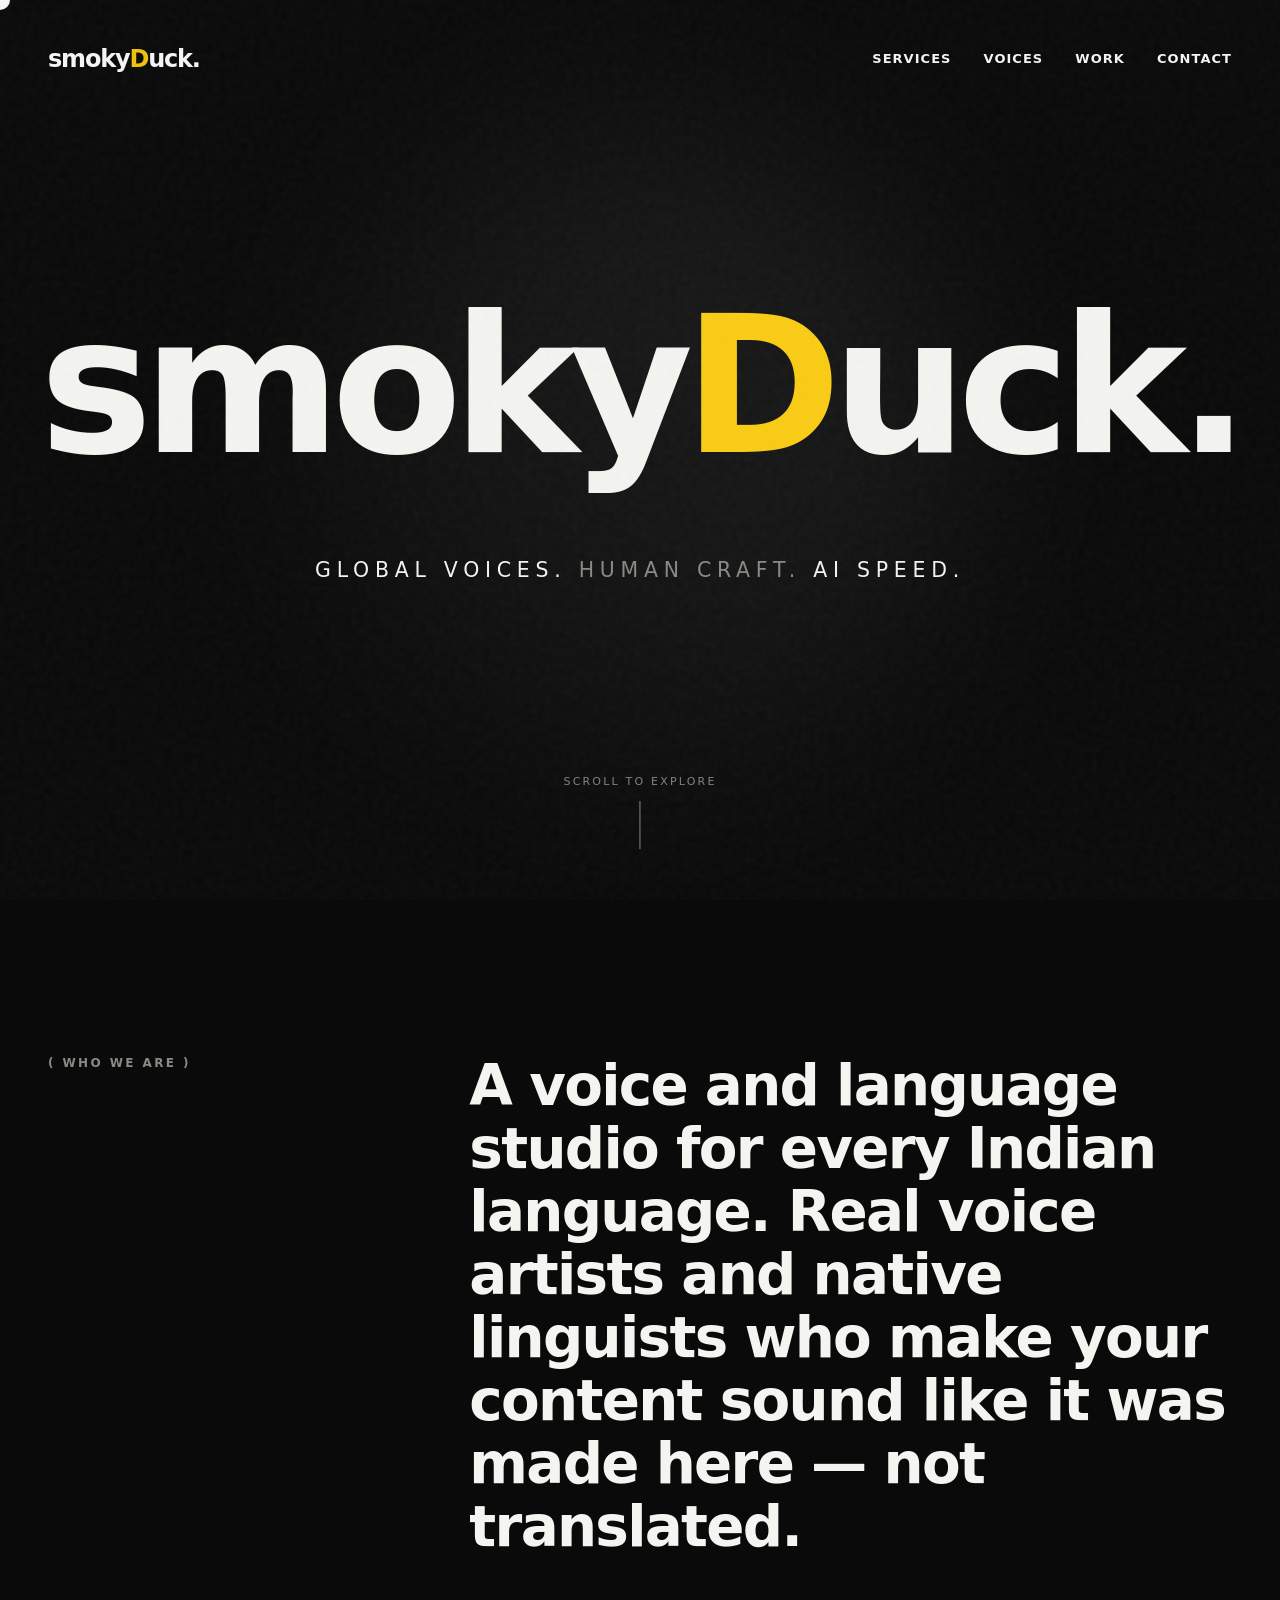
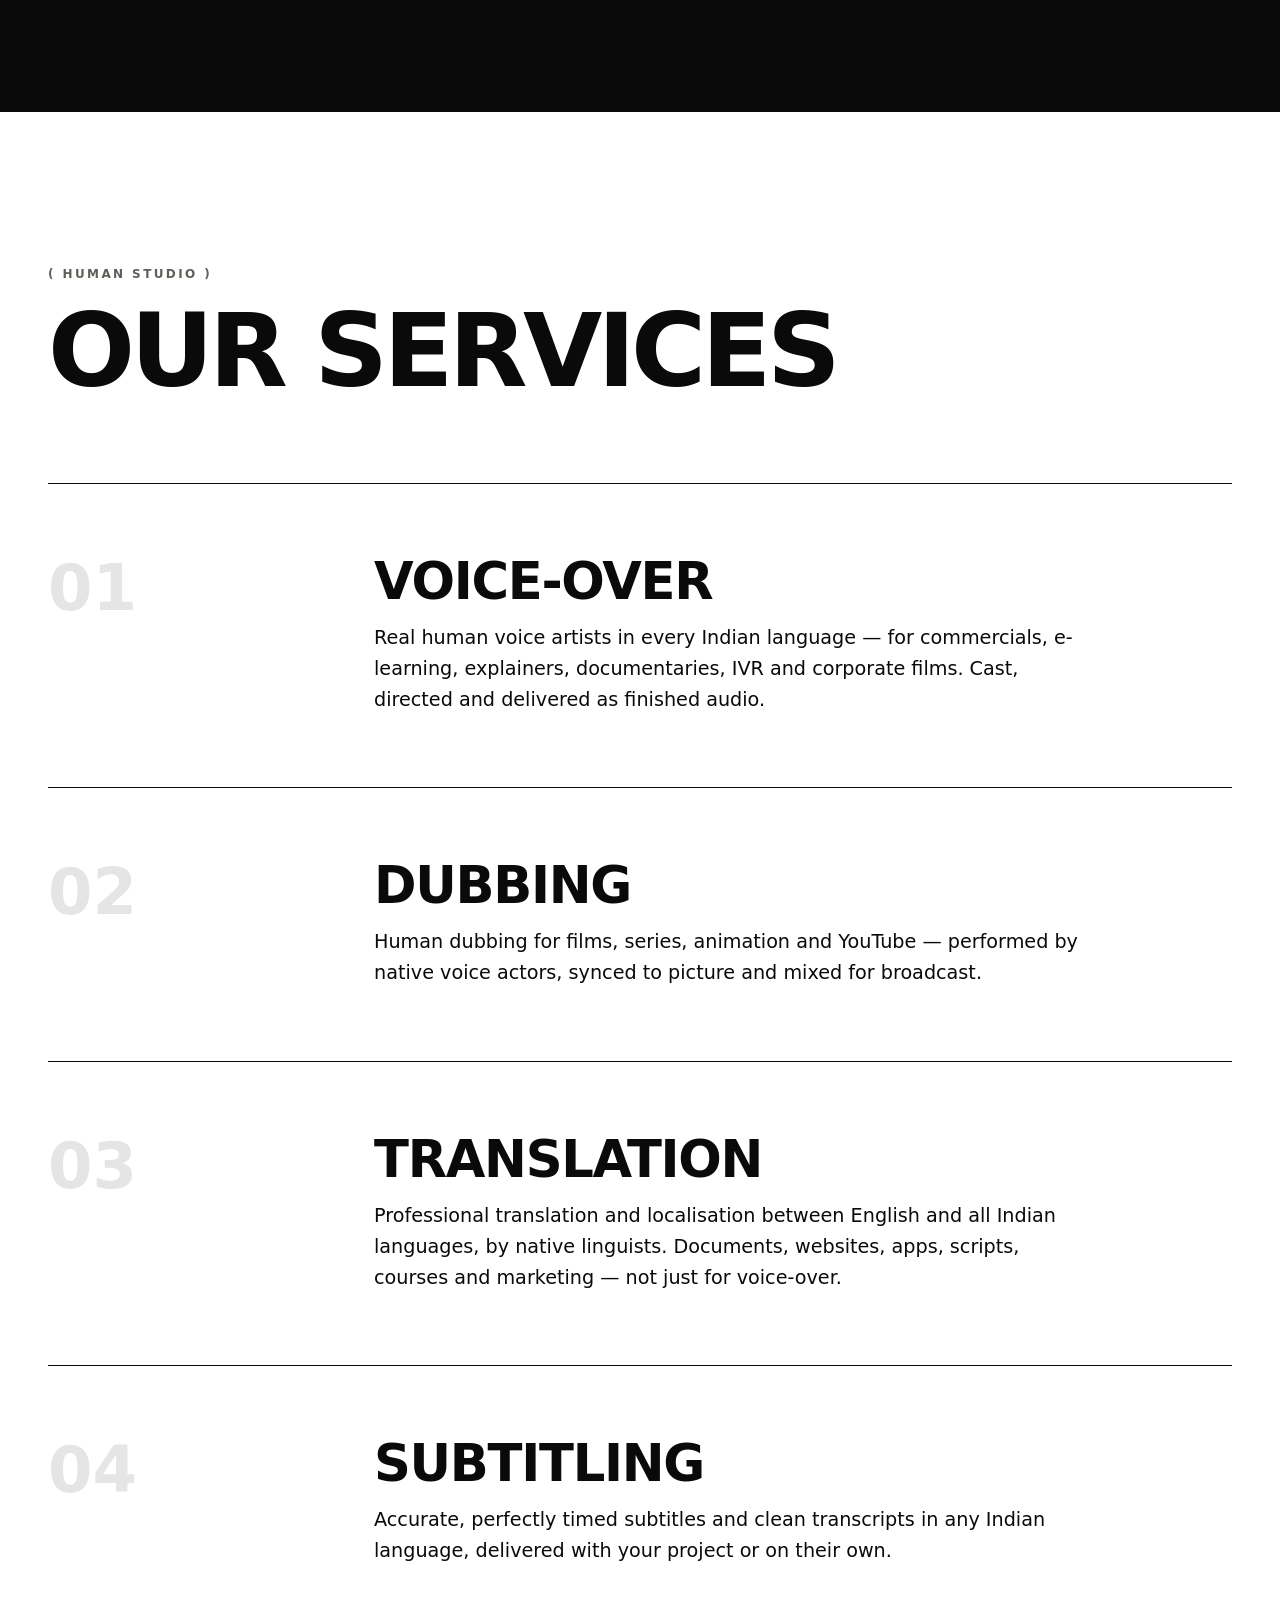
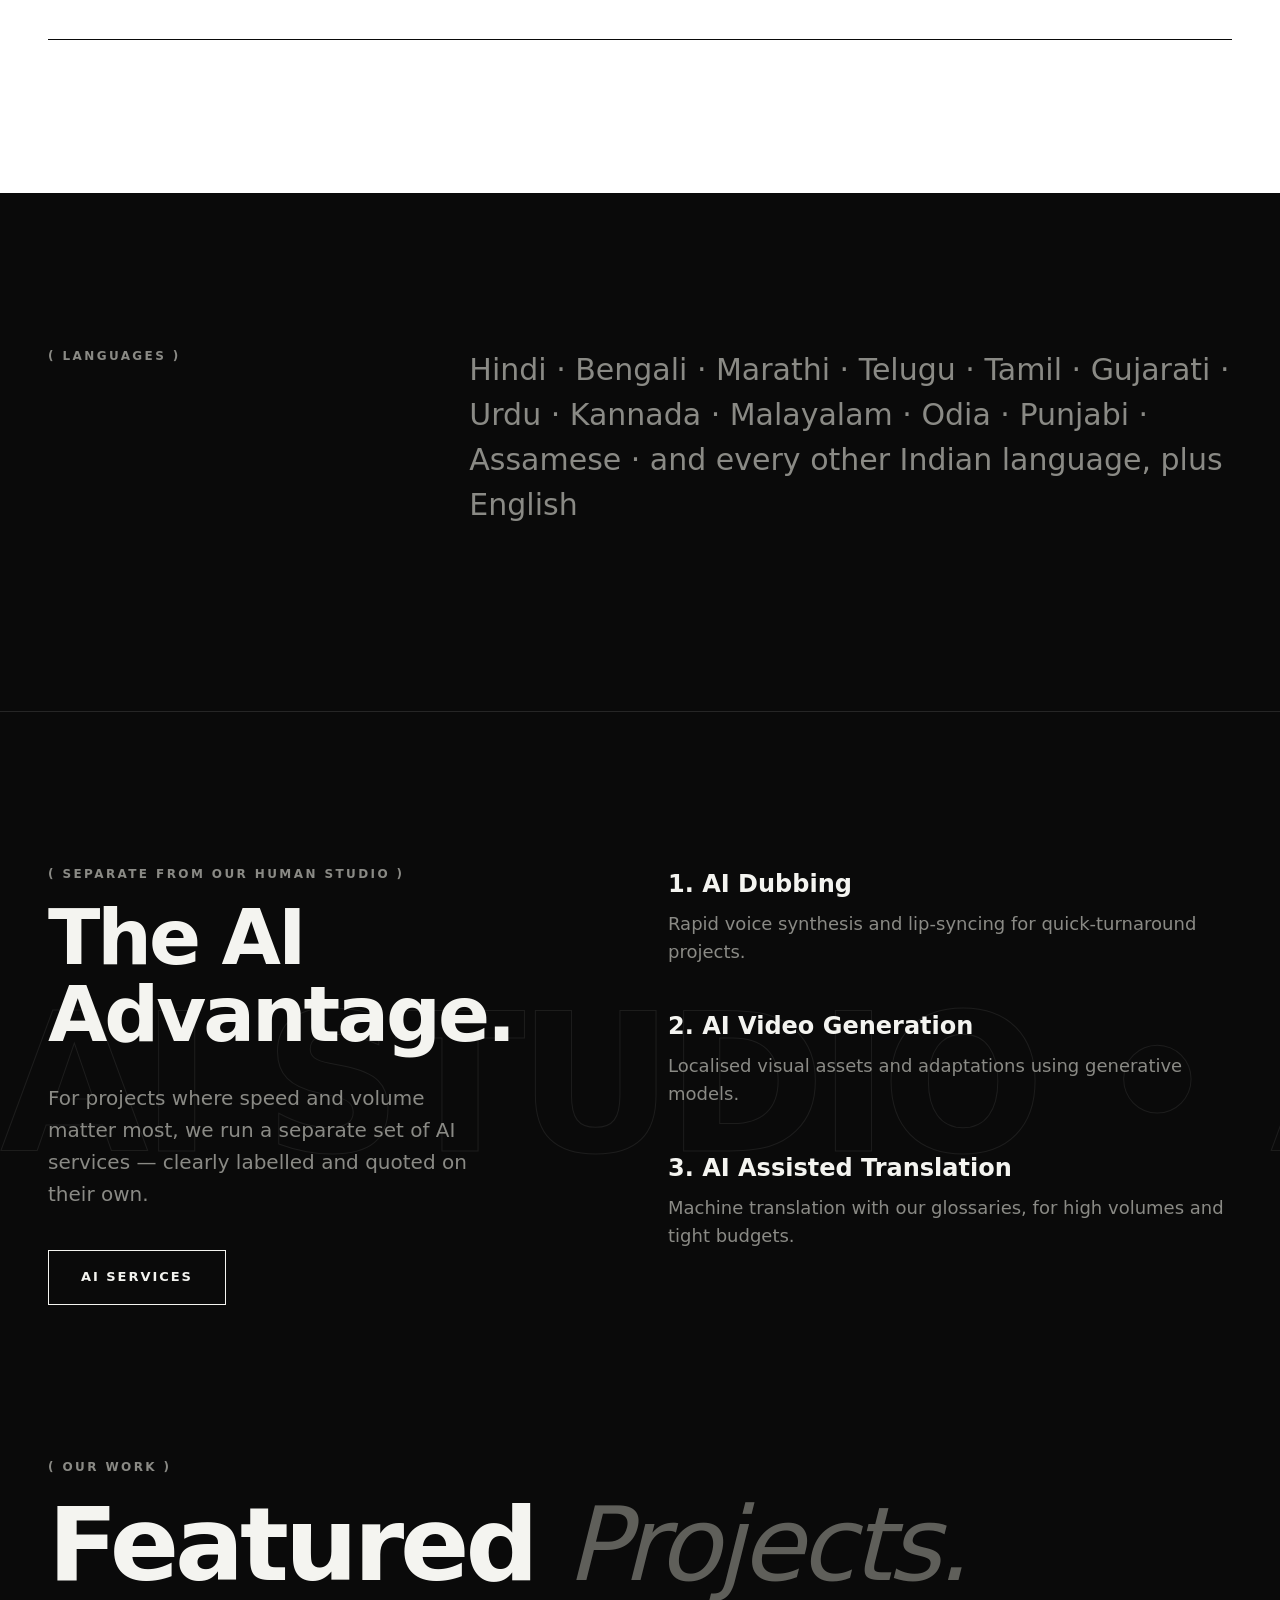
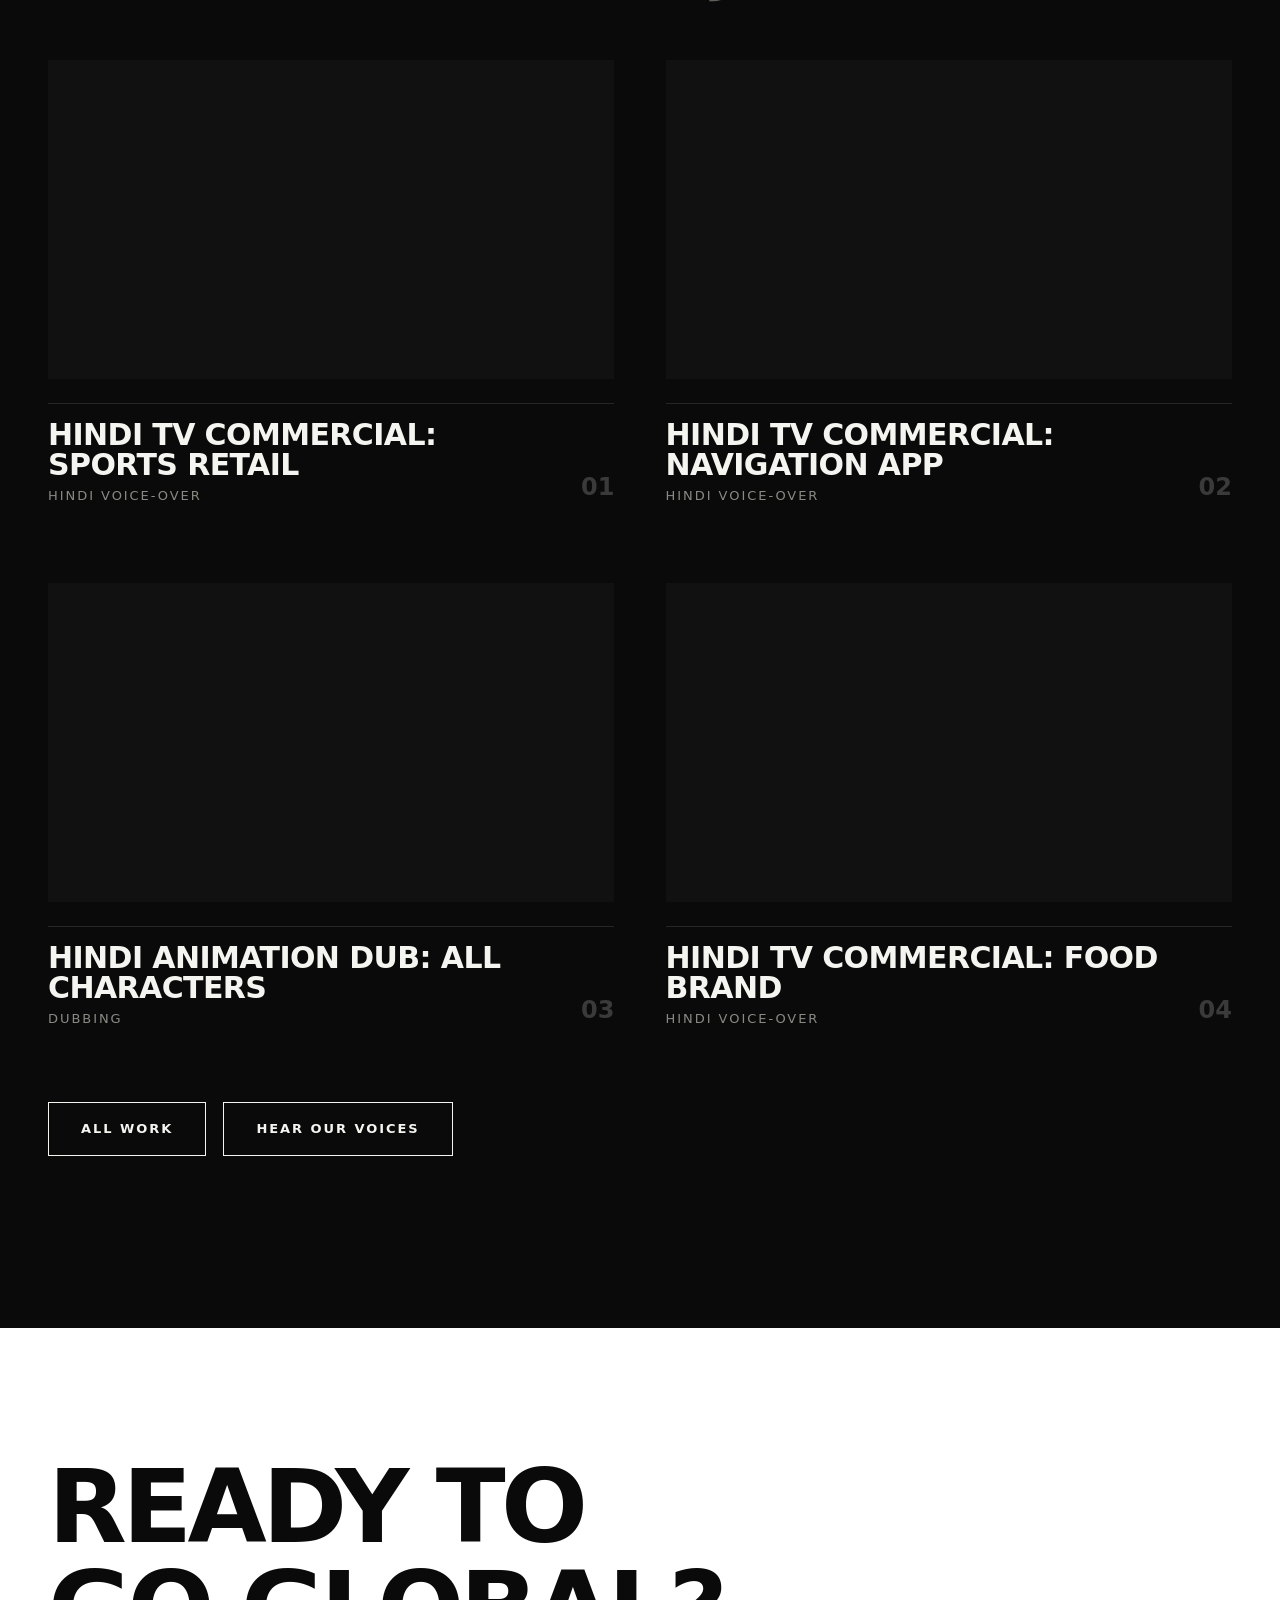
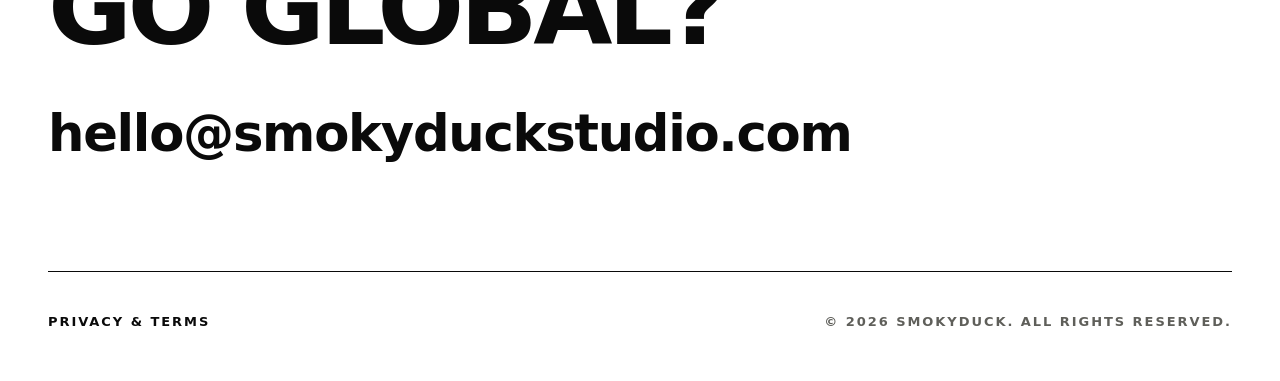
==== index.html @ 4afef2da "All Indian languages, Translation as its own service, human and AI studios separated, original syste" ====
<!doctype html>
<html lang="en" class="no-js">
<head>
<meta charset="utf-8">
<meta name="viewport" content="width=device-width, initial-scale=1">
<title>smokyDuck | Voice-Over, Dubbing &amp; Translation in All Indian Languages</title>
<meta name="description" content="Human voice-over, dubbing, translation and subtitling in every Indian language. Real voice artists and native linguists, plus separate AI dubbing services.">
<meta name="robots" content="index,follow">
<link rel="canonical" href="https://smokyduckstudio.com/">
<meta name="theme-color" content="#0a0a0a">
<meta property="og:type" content="website"><meta property="og:site_name" content="smokyDuck Studio">
<meta property="og:title" content="smokyDuck | Voice-Over, Dubbing &amp; Translation in All Indian Languages"><meta property="og:description" content="Human voice-over, dubbing, translation and subtitling in every Indian language. Real voice artists and native linguists, plus separate AI dubbing services.">
<meta property="og:url" content="https://smokyduckstudio.com/"><meta property="og:image" content="https://smokyduckstudio.com/assets/img/og-default.png">
<meta name="twitter:card" content="summary_large_image">
<link rel="icon" href="assets/img/favicon.svg" type="image/svg+xml">
<link rel="apple-touch-icon" href="assets/img/apple-touch-icon.png">
<link rel="stylesheet" href="assets/css/site.css">
<script type="application/ld+json">{"@context": "https://schema.org", "@type": "ProfessionalService", "@id": "https://smokyduckstudio.com/#org", "name": "smokyDuck Studio", "url": "https://smokyduckstudio.com/", "email": "hello@smokyduckstudio.com", "logo": "https://smokyduckstudio.com/assets/img/logo-512.png", "description": "Human voice-over, dubbing, translation and subtitling in all Indian languages, with separate AI dubbing services.", "areaServed": ["IN", "GB", "US", "AE"], "knowsLanguage": ["hi", "bn", "mr", "te", "ta", "gu", "ur", "kn", "ml", "or", "pa", "as", "en"]}</script>
</head>
<body>
<a class="skip" href="#main">Skip to content</a>
<div class="grain" aria-hidden="true"></div><div class="cursor" aria-hidden="true"></div>
<nav class="nav" aria-label="Main"><a class="logo" href="index.html">smoky<span class="d">D</span>uck.</a>
<div class="links"><a href="services.html">Services</a><a href="voices.html">Voices</a><a href="work.html">Work</a><a href="contact.html">Contact</a></div><button class="menu-btn" type="button" aria-expanded="false" aria-controls="mmenu">Menu</button></nav>
<div class="mmenu" id="mmenu"><a href="index.html">Home</a><a href="services.html">Services</a><a href="voices.html">Voices</a><a href="work.html">Work</a><a href="contact.html">Contact</a></div>
<main id="main">

<header class="hero"><div class="glow" aria-hidden="true"></div>
<h1 class="rv">smoky<span class="d">D</span>uck.</h1>
<p class="tagline rv"><span>Global Voices.</span> <span>Human Craft.</span> <span>AI Speed.</span></p>
<p class="scroll" aria-hidden="true">Scroll to explore</p></header>

<section class="sec"><div class="wrap statement">
<p class="label rv">( Who We Are )</p>
<h2 class="rv">A voice and language studio for every Indian language. Real voice artists and native linguists who make your content sound like it was made here — not translated.</h2>
</div></section>

<section class="sec light"><div class="wrap">
<p class="label rv" style="color:#5f5f5a">( Human Studio )</p><h2 class="big rv">Our Services</h2>
<div class="rows rv"><a class="row" href="services.html#voiceover"><span class="n">01</span><div><h3>Voice-Over</h3><p>Real human voice artists in every Indian language — for commercials, e-learning, explainers, documentaries, IVR and corporate films. Cast, directed and delivered as finished audio.</p></div></a><a class="row" href="services.html#dubbing"><span class="n">02</span><div><h3>Dubbing</h3><p>Human dubbing for films, series, animation and YouTube — performed by native voice actors, synced to picture and mixed for broadcast.</p></div></a><a class="row" href="services.html#translation"><span class="n">03</span><div><h3>Translation</h3><p>Professional translation and localisation between English and all Indian languages, by native linguists. Documents, websites, apps, scripts, courses and marketing — not just for voice-over.</p></div></a><a class="row" href="services.html#subtitling"><span class="n">04</span><div><h3>Subtitling</h3><p>Accurate, perfectly timed subtitles and clean transcripts in any Indian language, delivered with your project or on their own.</p></div></a></div>
</div></section>

<section class="sec"><div class="wrap statement">
<p class="label rv">( Languages )</p>
<p class="langs rv">Hindi · Bengali · Marathi · Telugu · Tamil · Gujarati · Urdu · Kannada · Malayalam · Odia · Punjabi · Assamese · and every other Indian language, plus English</p>
</div></section>

<section class="sec marq" style="border-top:1px solid var(--line)"><div class="bg" aria-hidden="true"><span>AI Studio • AI Studio • AI Studio • AI Studio •&nbsp;</span></div>
<div class="wrap two">
<div class="rv"><p class="label">( Separate from our human studio )</p><h2>The AI Advantage.</h2><p class="muted" style="font-size:20px;font-weight:300;max-width:440px">For projects where speed and volume matter most, we run a separate set of AI services — clearly labelled and quoted on their own.</p>
<a class="btn" href="services.html#ai" style="margin-top:20px">AI services</a></div>
<div class="ai-list rv"><div><h4>1. AI Dubbing</h4><p class="muted">Rapid voice synthesis and lip-syncing for quick-turnaround projects.</p></div><div><h4>2. AI Video Generation</h4><p class="muted">Localised visual assets and adaptations using generative models.</p></div><div><h4>3. AI Assisted Translation</h4><p class="muted">Machine translation with our glossaries, for high volumes and tight budgets.</p></div></div>
</div></section>

<section class="sec" style="padding-top:0"><div class="wrap">
<p class="label rv">( Our Work )</p>
<h2 class="rv" style="font-size:clamp(52px,8vw,110px);margin-bottom:64px">Featured <em style="font-style:italic;font-weight:500;color:#5f5f5a">Projects.</em></h2>
<div data-work="featured"></div>
<p class="rv" style="margin-top:72px"><a class="btn" href="work.html">All work</a> &nbsp; <a class="btn" href="voices.html">Hear our voices</a></p>
</div></section>
</main>
<footer id="contact"><div class="wrap">
<div class="rv"><h2>Ready to<br>go global?</h2>
<a class="mail u" data-email href="mailto:hello@smokyduckstudio.com">hello@smokyduckstudio.com</a>
<a class="wa u" data-wa href="#">WhatsApp us →</a></div>
<div class="foot"><nav><a class="u" data-social="instagram" href="#">Instagram</a><a class="u" data-social="linkedin" href="#">LinkedIn</a><a class="u" data-social="youtube" href="#">YouTube</a><a class="u" href="legal.html">Privacy &amp; Terms</a></nav>
<span class="c">© <span data-year>2026</span> smokyDuck. All rights reserved.</span></div>
</div></footer>
<div class="consent" id="consent" role="dialog" aria-label="Cookies"><p style="margin:0">May we use Google Analytics to see which pages are useful? It sets cookies only if you allow it.</p>
<button class="btn" data-consent="yes" type="button">Allow</button><button class="btn" data-consent="no" type="button">No thanks</button></div>
<script src="assets/js/config.js"></script>
<script src="assets/js/site.js" defer></script>
<script src="assets/js/data.js" defer></script>
</body>
</html>
---- assets/css/site.css ----
/* smokyDuck — minimal theme (follows the original site) */

:root{
  --ink:#0a0a0a; --paper:#f4f4f0; --white:#fff; --grey:#8a8a85; --grey-2:#5f5f5a; --line:#262626; --yellow:#facc15;
  --display:ui-sans-serif,system-ui,-apple-system,"Segoe UI",Roboto,"Helvetica Neue",Arial,sans-serif;
  --body:ui-sans-serif,system-ui,-apple-system,"Segoe UI",Roboto,"Helvetica Neue",Arial,sans-serif;
  --pad:clamp(24px,5vw,48px); --max:1280px;
}
*,*::before,*::after{box-sizing:border-box}
html{scroll-behavior:smooth;-webkit-text-size-adjust:100%}
body{margin:0;background:var(--ink);color:var(--paper);font:400 18px/1.6 var(--body);-webkit-font-smoothing:antialiased;overflow-x:hidden}
img,iframe{display:block;max-width:100%}
a{color:inherit;text-decoration:none}
:focus-visible{outline:2px solid var(--yellow);outline-offset:4px}
::selection{background:var(--yellow);color:var(--ink)}
.sr{position:absolute!important;width:1px;height:1px;overflow:hidden;clip:rect(0 0 0 0)}
.skip{position:absolute;left:-999px;top:12px;z-index:200;background:var(--yellow);color:var(--ink);padding:10px 16px;font-weight:700}
.skip:focus{left:12px}

/* film grain + cursor, as on the original */
.grain{position:fixed;inset:0;pointer-events:none;z-index:50;opacity:.04;background-image:url("data:image/svg+xml,%3Csvg viewBox='0 0 200 200' xmlns='http://www.w3.org/2000/svg'%3E%3Cfilter id='n'%3E%3CfeTurbulence type='fractalNoise' baseFrequency='.65' numOctaves='3' stitchTiles='stitch'/%3E%3C/filter%3E%3Crect width='100%25' height='100%25' filter='url(%23n)'/%3E%3C/svg%3E")}
.cursor{position:fixed;top:0;left:0;width:20px;height:20px;border-radius:50%;background:#fff;mix-blend-mode:difference;pointer-events:none;z-index:9999;transform:translate(-50%,-50%);transition:width .2s,height .2s;display:none}
.cursor.big{width:60px;height:60px}
@media (pointer:fine){html.has-cursor body,html.has-cursor a,html.has-cursor button,html.has-cursor select,html.has-cursor label{cursor:none}html.has-cursor .cursor{display:block}}

.wrap{max-width:var(--max);margin:0 auto;padding:0 var(--pad)}
.d{color:var(--yellow)}
.light{background:var(--white);color:var(--ink)}
.label{font-size:12px;font-weight:700;letter-spacing:.2em;text-transform:uppercase;color:var(--grey);margin:0 0 16px}
h1,h2,h3{font-family:var(--display);font-weight:900;letter-spacing:-.04em;line-height:1;margin:0}
p{margin:0 0 1em}
.muted{color:var(--grey)}
.light .muted{color:var(--grey-2)}

/* nav */
.nav{position:fixed;top:0;left:0;right:0;z-index:40;padding:24px var(--pad);display:flex;justify-content:space-between;align-items:center;mix-blend-mode:difference;color:#fff}
.logo{font-family:var(--display);font-weight:900;font-size:24px;letter-spacing:-.05em}
.logo .d{color:var(--yellow)}
.links{display:none;gap:32px;font-size:13px;font-weight:600;letter-spacing:.08em;text-transform:uppercase}
.links a{position:relative}
.links a::after,.u::after{content:"";position:absolute;left:0;bottom:-2px;width:0;height:1px;background:currentColor;transition:width .3s}
.links a:hover::after,.links a[aria-current]::after,.u:hover::after{width:100%}
.links a[aria-current]{color:var(--yellow)}
.menu-btn{background:none;border:0;color:inherit;font:700 13px var(--body);letter-spacing:.08em;text-transform:uppercase;padding:8px 0}
@media(min-width:860px){.links{display:flex}.menu-btn{display:none}.nav{padding:40px var(--pad)}}
.mmenu{position:fixed;inset:0;z-index:39;background:var(--ink);display:none;flex-direction:column;justify-content:center;padding:0 var(--pad);gap:8px}
.mmenu.open{display:flex}
.mmenu a{font-family:var(--display);font-weight:900;font-size:44px;letter-spacing:-.04em}
body.lock{overflow:hidden}
.u{position:relative;display:inline-block}

/* hero */
.hero{height:100vh;min-height:560px;display:flex;flex-direction:column;justify-content:center;align-items:center;position:relative;overflow:hidden;text-align:center;padding:0 16px}
.hero .glow{position:absolute;width:min(80vw,640px);aspect-ratio:1;border-radius:50%;filter:blur(100px);background:linear-gradient(45deg,#1f1f1f,#6b6b6b);opacity:.2;animation:pulse 4s ease-in-out infinite}
@keyframes pulse{50%{opacity:.1}}
.hero h1{font-size:clamp(64px,15vw,190px);letter-spacing:-.05em;margin-bottom:clamp(40px,6vw,72px);position:relative}
.tagline{font-size:clamp(13px,1.6vw,22px);font-weight:400;letter-spacing:.28em;text-transform:uppercase;position:relative}
.tagline span:nth-child(2){color:var(--grey)}
.scroll{position:absolute;bottom:40px;left:50%;transform:translateX(-50%);font-size:11px;letter-spacing:.2em;text-transform:uppercase;opacity:.5}
.scroll::after{content:"";display:block;width:1px;height:48px;background:#fff;margin:10px auto 0}

/* page head */
.head{padding:clamp(150px,20vw,220px) 0 clamp(56px,8vw,96px);border-bottom:1px solid var(--line)}
.head h1{font-size:clamp(52px,9vw,128px)}
.head h1 em{font-style:italic;font-weight:500;color:var(--grey-2)}
.head p{max-width:640px;font-size:clamp(18px,1.8vw,22px);font-weight:300;color:var(--grey);margin-top:28px}

/* sections */
.sec{padding:clamp(88px,12vw,180px) 0}
.statement{display:grid;gap:40px}
@media(min-width:860px){.statement{grid-template-columns:4fr 8fr}}
.statement h2{font-size:clamp(30px,4.4vw,58px);font-weight:600;letter-spacing:-.03em;line-height:1.12}
.big{font-size:clamp(56px,8vw,120px);text-transform:uppercase;letter-spacing:-.045em;margin-bottom:clamp(48px,7vw,80px)}

/* service rows */
.rows{border-top:1px solid currentColor}
.row{display:grid;gap:12px 40px;padding:clamp(40px,6vw,72px) 0;border-bottom:1px solid currentColor}
@media(min-width:860px){.row{grid-template-columns:1fr 3fr}}
.row .n{font-family:var(--display);font-weight:900;font-size:clamp(40px,5vw,64px);color:#e5e5e5;transition:color .5s;line-height:1}
.row:hover .n{color:var(--ink)}
.row h3{font-size:clamp(30px,4vw,52px);text-transform:uppercase;letter-spacing:-.025em;margin-bottom:16px}
.row p{font-size:clamp(17px,1.5vw,20px);font-weight:300;max-width:720px;margin:0}
.row ul{list-style:none;padding:0;margin:20px 0 0;font-size:16px;color:var(--grey-2);columns:2;column-gap:32px}
.row li{margin-bottom:6px}
@media(max-width:600px){.row ul{columns:1}}

/* marquee section (original) */
.marq{position:relative;overflow:hidden}
.marq .bg{position:absolute;inset:0;display:flex;align-items:center;opacity:.08;pointer-events:none;white-space:nowrap}
.marq .bg span{display:inline-block;font-family:var(--display);font-weight:900;font-size:15vw;text-transform:uppercase;letter-spacing:-.04em;color:transparent;-webkit-text-stroke:1px var(--paper);animation:mq 22s linear infinite}
@keyframes mq{to{transform:translateX(-50%)}}
.two{display:grid;gap:56px;position:relative}
@media(min-width:860px){.two{grid-template-columns:1fr 1fr}}
.two h2{font-size:clamp(44px,6vw,80px);margin-bottom:28px}
.steps h4{font-family:var(--display);font-size:24px;font-weight:700;margin:0 0 6px;letter-spacing:-.01em}
.steps div{margin-bottom:40px}

.btn{display:inline-block;border:1px solid currentColor;padding:16px 32px;font-size:13px;font-weight:700;letter-spacing:.15em;text-transform:uppercase;transition:background .3s,color .3s;background:none;color:inherit;font-family:var(--body)}
.btn:hover{background:var(--paper);color:var(--ink)}
.light .btn:hover{background:var(--ink);color:var(--white)}

/* work grid (original layout) */
.grid{display:grid;gap:clamp(48px,6vw,80px) clamp(32px,4vw,80px)}
@media(min-width:860px){.grid{grid-template-columns:1fr 1fr}}
.video{position:relative;padding-bottom:56.25%;height:0;background:#111;overflow:hidden;margin-bottom:24px}
.video iframe{position:absolute;inset:0;width:100%;height:100%;border:0}
.video .shield{position:absolute;top:0;right:0;width:80px;height:60px;z-index:2}
.meta{display:flex;justify-content:space-between;align-items:flex-end;border-top:1px solid var(--line);padding-top:16px;gap:16px}
.meta h3{font-size:clamp(22px,2.4vw,30px);text-transform:uppercase;letter-spacing:-.02em;margin-bottom:6px;transition:color .3s}
.item:hover .meta h3{color:var(--yellow)}
.meta p{margin:0;font-size:13px;letter-spacing:.15em;text-transform:uppercase;color:var(--grey)}
.meta .num{font-family:var(--display);font-weight:900;font-size:24px;color:#3a3a3a}

/* audio line */
.audio{display:flex;align-items:center;gap:20px;padding:24px 0;border-top:1px solid var(--line)}
.audio:last-child{border-bottom:1px solid var(--line)}
.play{flex:none;width:52px;height:52px;border-radius:50%;border:1px solid var(--paper);background:none;color:var(--paper);display:grid;place-items:center;transition:background .3s,color .3s}
.play:hover,.play.on{background:var(--paper);color:var(--ink)}
.play svg{width:16px;height:16px}
.play[disabled]{opacity:.3}
.audio h3{font-size:clamp(20px,2vw,26px);text-transform:uppercase;letter-spacing:-.02em;margin:0 0 4px}
.audio p{margin:0;font-size:13px;letter-spacing:.15em;text-transform:uppercase;color:var(--grey)}

/* voices */
.filters{display:flex;flex-wrap:wrap;gap:16px 32px;margin-bottom:56px}
.filters select{appearance:none;background:none;border:0;border-bottom:1px solid var(--line);color:var(--paper);font:600 13px var(--body);letter-spacing:.12em;text-transform:uppercase;padding:10px 24px 10px 0;min-width:150px;background-image:linear-gradient(45deg,transparent 50%,#8a8a85 50%),linear-gradient(135deg,#8a8a85 50%,transparent 50%);background-position:calc(100% - 10px) 18px,calc(100% - 5px) 18px;background-size:5px 5px;background-repeat:no-repeat}
.filters select:focus{border-color:var(--yellow);outline:none}
.filters option{background:var(--ink)}
.voice{border-top:1px solid var(--line);padding:40px 0;display:grid;gap:20px;align-items:center}
@media(min-width:860px){.voice{grid-template-columns:auto 1fr auto}}
.voice h3{font-size:clamp(28px,3.4vw,44px);text-transform:uppercase;letter-spacing:-.025em;margin-bottom:8px;transition:color .3s}
.voice:hover h3{color:var(--yellow)}
.voice .muted{margin:0;font-size:16px}
.voice .more{font-size:13px;font-weight:700;letter-spacing:.15em;text-transform:uppercase}
.list-end{border-top:1px solid var(--line)}
.empty{padding:40px 0;color:var(--grey);border-top:1px solid var(--line)}
dialog{background:var(--ink);color:var(--paper);border:1px solid var(--line);padding:0;width:min(860px,calc(100% - 24px));max-height:calc(100% - 24px)}
dialog::backdrop{background:rgba(0,0,0,.8)}
.dlg{padding:clamp(28px,5vw,56px)}
.dlg h2{font-size:clamp(36px,5vw,60px);text-transform:uppercase;margin-bottom:16px}
.dlg .close{position:absolute;top:16px;right:20px;background:none;border:0;color:var(--paper);font-size:28px}
.facts{margin:28px 0;font-size:16px;color:var(--grey)}
.facts span{color:var(--paper)}

/* contact / forms */
.form{display:grid;gap:28px}
.f2{display:grid;gap:28px}
@media(min-width:700px){.f2{grid-template-columns:1fr 1fr}}
.form label{display:block;font-size:12px;font-weight:700;letter-spacing:.2em;text-transform:uppercase;color:var(--grey-2);margin-bottom:6px}
.form input,.form select,.form textarea{width:100%;background:none;border:0;border-bottom:1px solid var(--ink);font:400 19px/1.4 var(--body);color:var(--ink);padding:10px 0;border-radius:0}
.form textarea{min-height:110px;resize:vertical}
.form input:focus,.form select:focus,.form textarea:focus{outline:none;border-bottom-color:var(--yellow);border-bottom-width:2px}
.form .check{display:flex;gap:12px;align-items:flex-start;font-size:15px;text-transform:none;letter-spacing:0;font-weight:400;color:var(--grey-2)}
.form .check input{width:18px;height:18px;margin-top:3px;flex:none;accent-color:var(--ink)}
.form .check a{text-decoration:underline}
.hp{position:absolute;left:-9999px}
.status{display:none;font-size:16px;padding:16px 0;border-top:1px solid var(--ink)}
.status.show{display:block}
.contact{display:grid;gap:64px}
@media(min-width:960px){.contact{grid-template-columns:5fr 7fr}}
.ways a{display:inline-block;font-family:var(--display);font-weight:600;font-size:clamp(22px,2.6vw,34px);letter-spacing:-.02em;margin-bottom:8px}

/* faq */
details{border-top:1px solid currentColor}
details:last-child{border-bottom:1px solid currentColor}
summary{list-style:none;display:flex;justify-content:space-between;gap:24px;padding:28px 0;font-family:var(--display);font-weight:700;font-size:clamp(20px,2vw,26px);letter-spacing:-.015em}
summary::-webkit-details-marker{display:none}
summary::after{content:"+";font-weight:400;transition:transform .3s}
details[open] summary::after{transform:rotate(45deg)}
details div{padding:0 0 28px;max-width:760px;font-weight:300;color:var(--grey-2)}

/* footer (original) */
footer{background:var(--white);color:var(--ink);padding:clamp(96px,12vw,128px) 0 48px;position:relative;z-index:20}
footer h2{font-size:clamp(40px,8vw,112px);text-transform:uppercase;letter-spacing:-.045em;margin-bottom:32px}
footer .mail{font-family:var(--display);font-weight:600;font-size:clamp(22px,4vw,52px);letter-spacing:-.025em}
footer .wa{display:block;margin-top:12px;font-size:clamp(16px,1.6vw,20px);font-weight:600}
.foot{display:flex;flex-wrap:wrap;justify-content:space-between;align-items:flex-end;gap:24px;border-top:1px solid var(--ink);margin-top:clamp(64px,10vw,96px);padding-top:40px;font-size:13px;font-weight:600;letter-spacing:.15em;text-transform:uppercase}
.foot nav{display:flex;flex-wrap:wrap;gap:24px 32px}
.foot .c{color:var(--grey-2)}
[data-hide]{display:none!important}

/* legal */
.prose{max-width:760px}
.prose h2{font-size:clamp(26px,3vw,36px);margin:56px 0 16px}
.prose p,.prose li{font-weight:300;color:#cfcfca}

/* consent */
.consent{position:fixed;left:24px;right:24px;bottom:24px;z-index:60;max-width:520px;background:var(--ink);border:1px solid var(--line);padding:20px 24px;font-size:15px;display:none}
.consent.show{display:block}
.consent .btn{padding:10px 18px;margin:12px 12px 0 0}

/* reveal */
.rv{opacity:0;transform:translateY(40px);transition:all .8s cubic-bezier(.16,1,.3,1)}
.rv.in,.no-js .rv{opacity:1;transform:none}
@media (prefers-reduced-motion:reduce){*{animation:none!important;transition:none!important}.rv{opacity:1;transform:none}}

/* AI services block — kept visually separate from the human studio */
.ai-list h4{font-size:24px;font-weight:700;margin:0 0 6px}
.ai-list div{margin-bottom:40px}
.langs{font-size:clamp(20px,2.4vw,30px);font-weight:300;line-height:1.5;color:var(--grey)}
.langs b{color:var(--paper);font-weight:600}
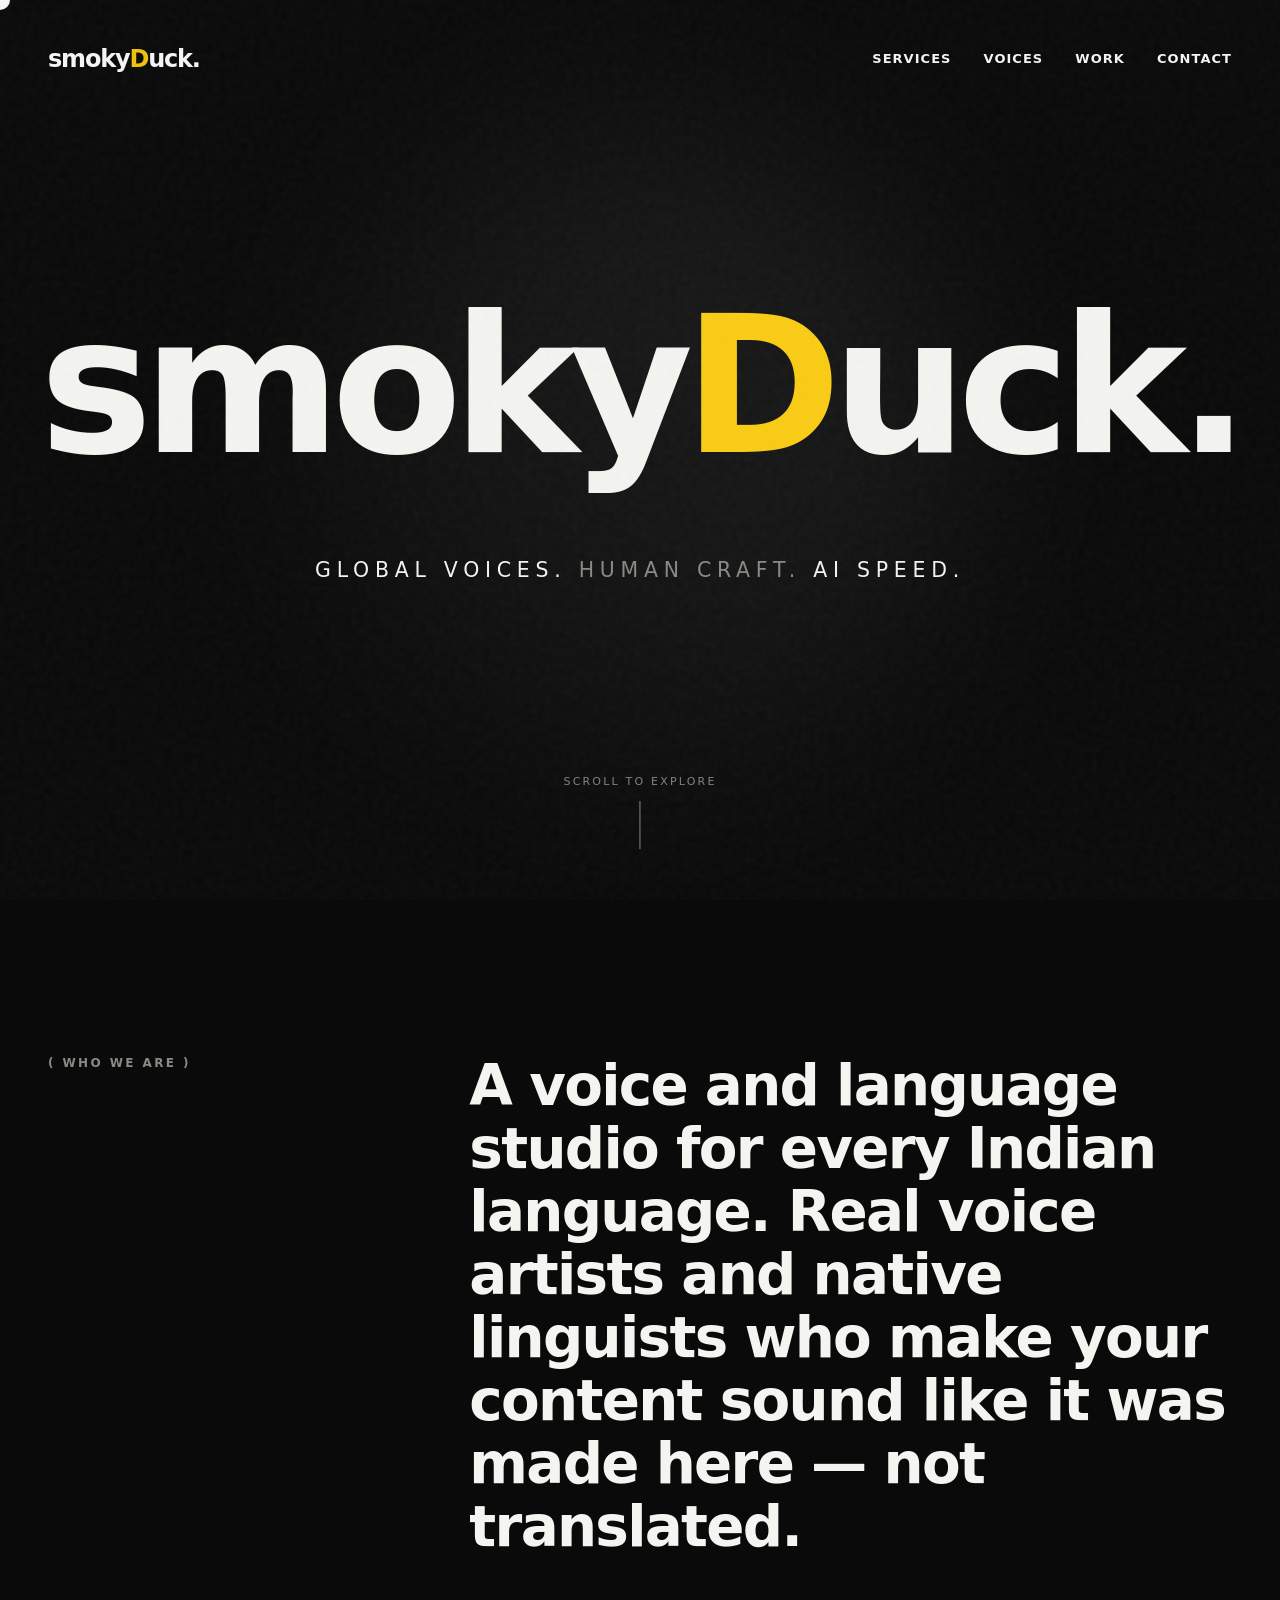
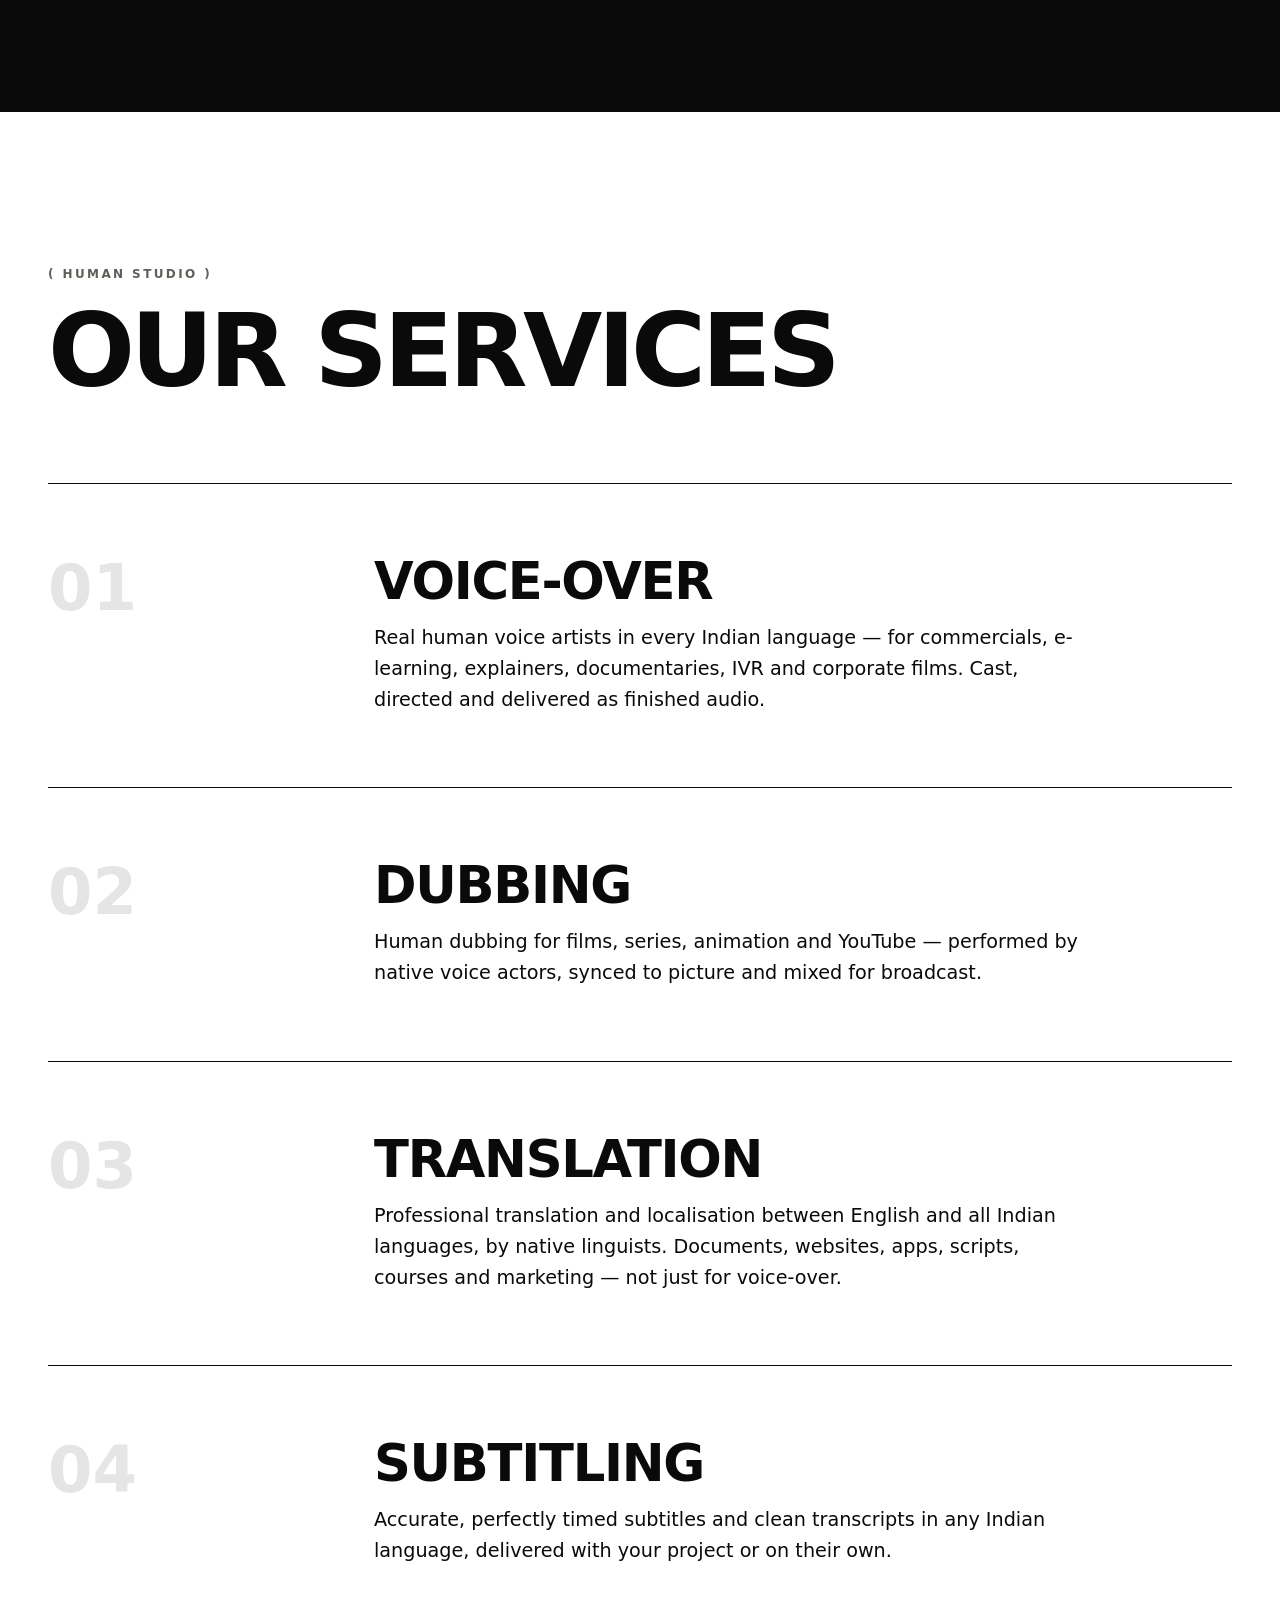
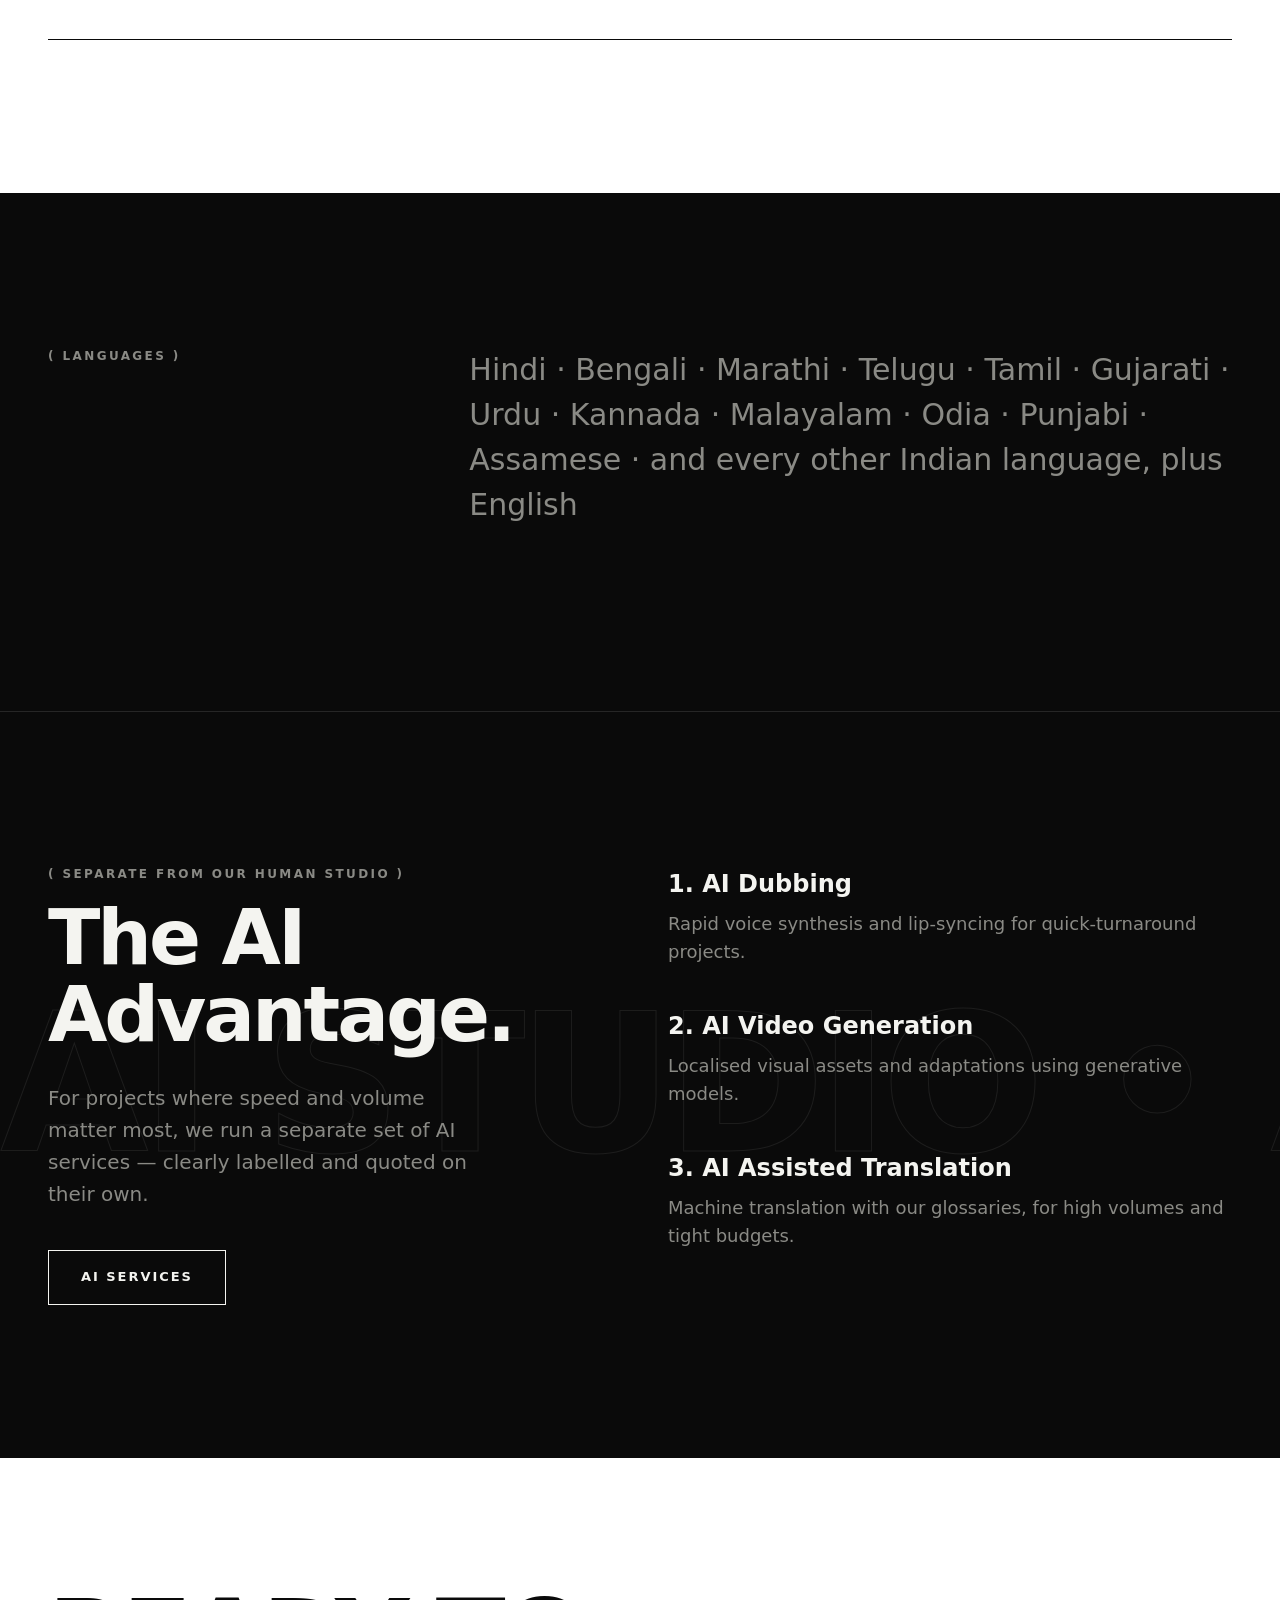
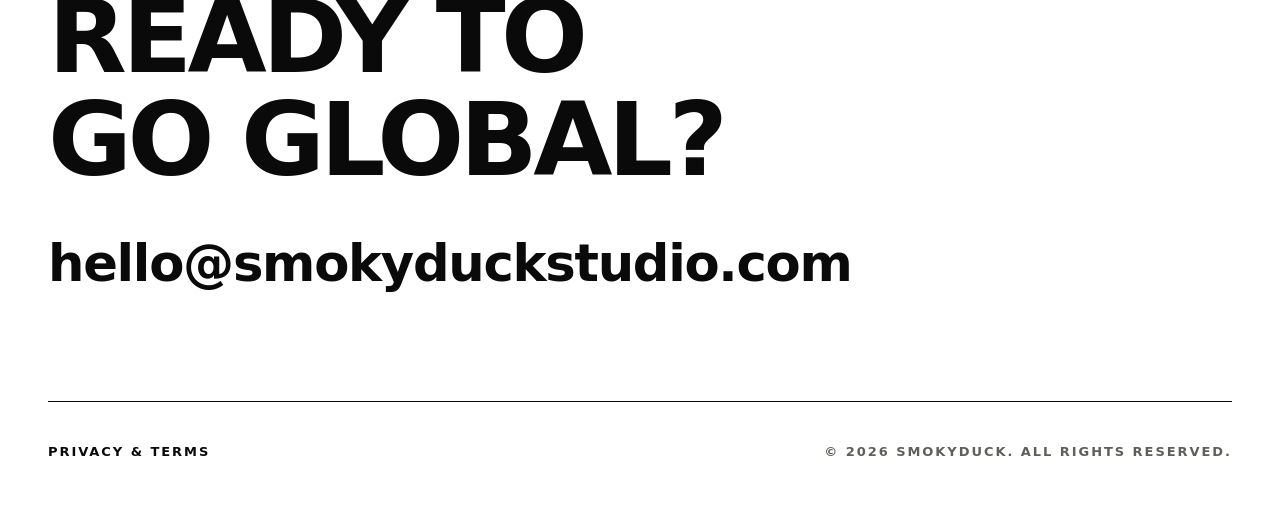
==== commit 437b56bd: "Remove featured projects from the home page (Work page only) Co-Authored-By: Claude Opus 5.5 <norepl" ====
--- a/index.html
+++ b/index.html
@@ -52,12 +52,6 @@
 <div class="ai-list rv"><div><h4>1. AI Dubbing</h4><p class="muted">Rapid voice synthesis and lip-syncing for quick-turnaround projects.</p></div><div><h4>2. AI Video Generation</h4><p class="muted">Localised visual assets and adaptations using generative models.</p></div><div><h4>3. AI Assisted Translation</h4><p class="muted">Machine translation with our glossaries, for high volumes and tight budgets.</p></div></div>
 </div></section>
 
-<section class="sec" style="padding-top:0"><div class="wrap">
-<p class="label rv">( Our Work )</p>
-<h2 class="rv" style="font-size:clamp(52px,8vw,110px);margin-bottom:64px">Featured <em style="font-style:italic;font-weight:500;color:#5f5f5a">Projects.</em></h2>
-<div data-work="featured"></div>
-<p class="rv" style="margin-top:72px"><a class="btn" href="work.html">All work</a> &nbsp; <a class="btn" href="voices.html">Hear our voices</a></p>
-</div></section>
 </main>
 <footer id="contact"><div class="wrap">
 <div class="rv"><h2>Ready to<br>go global?</h2>
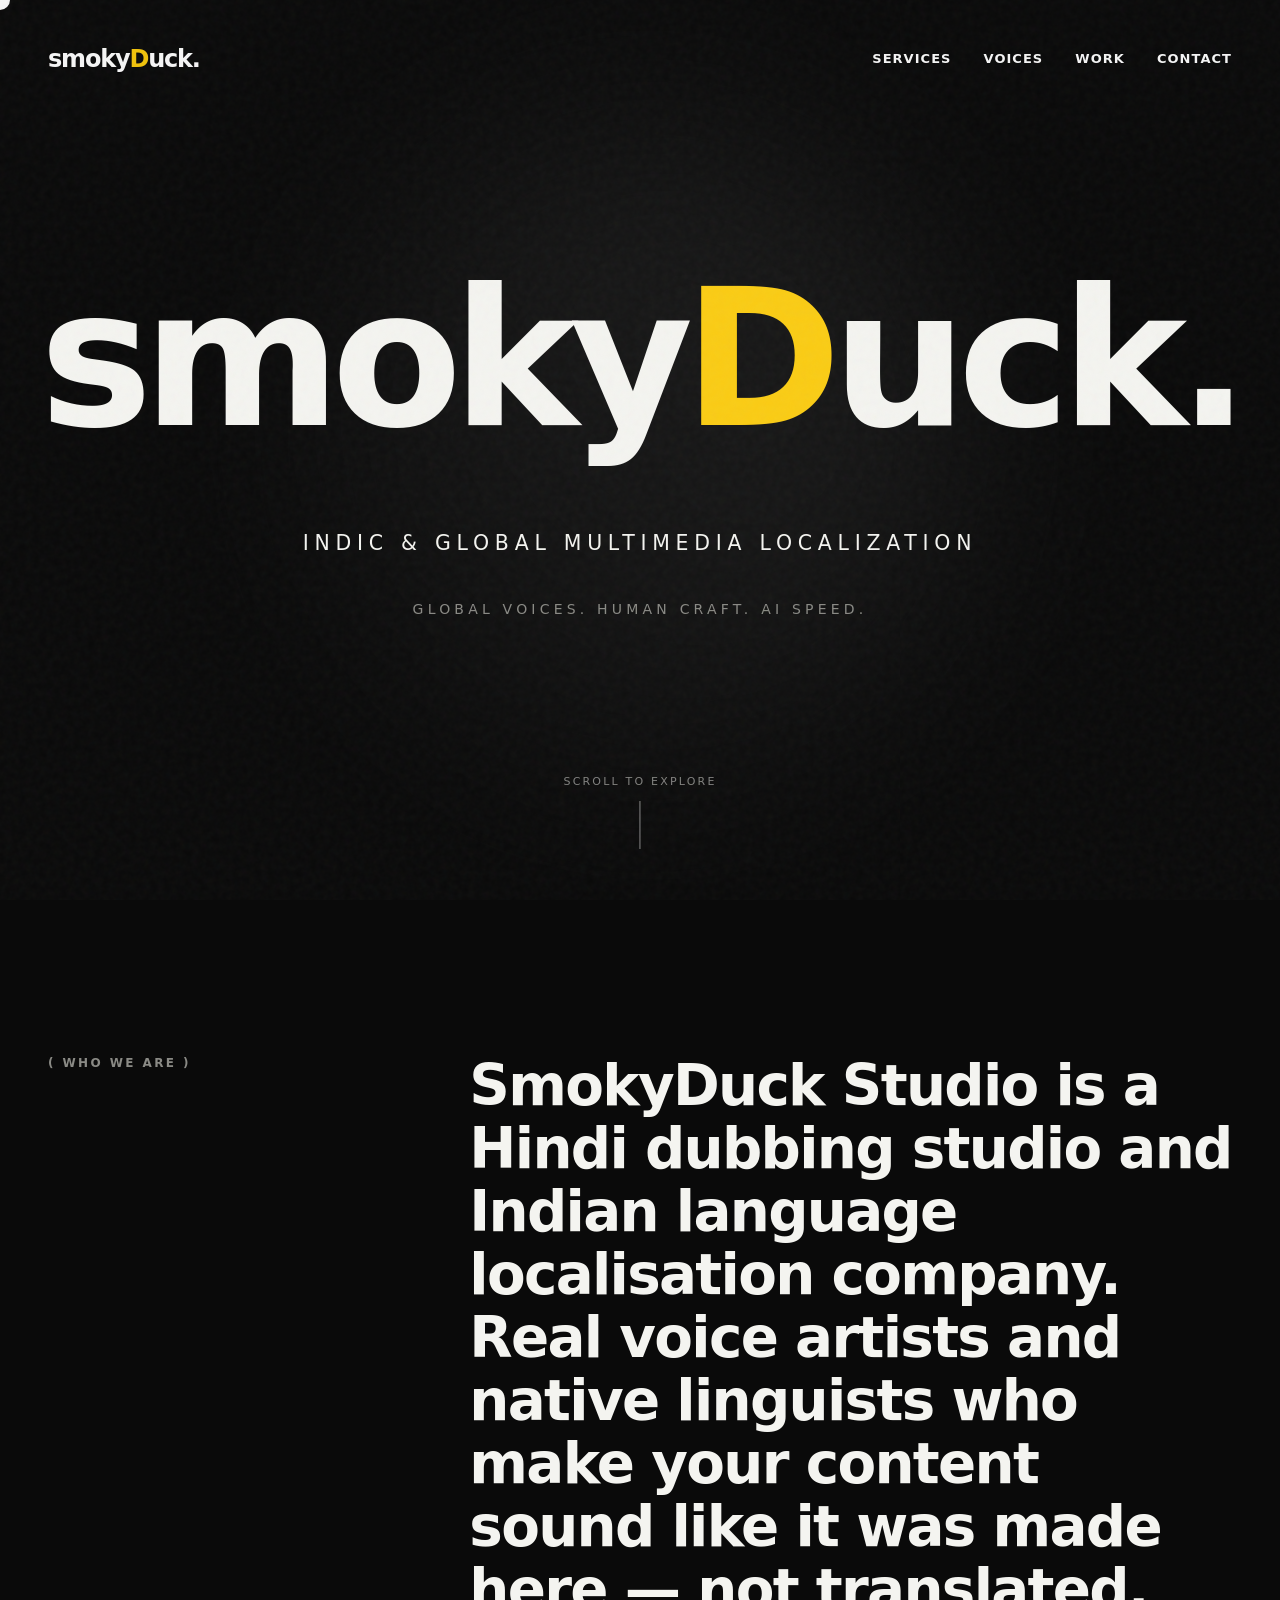
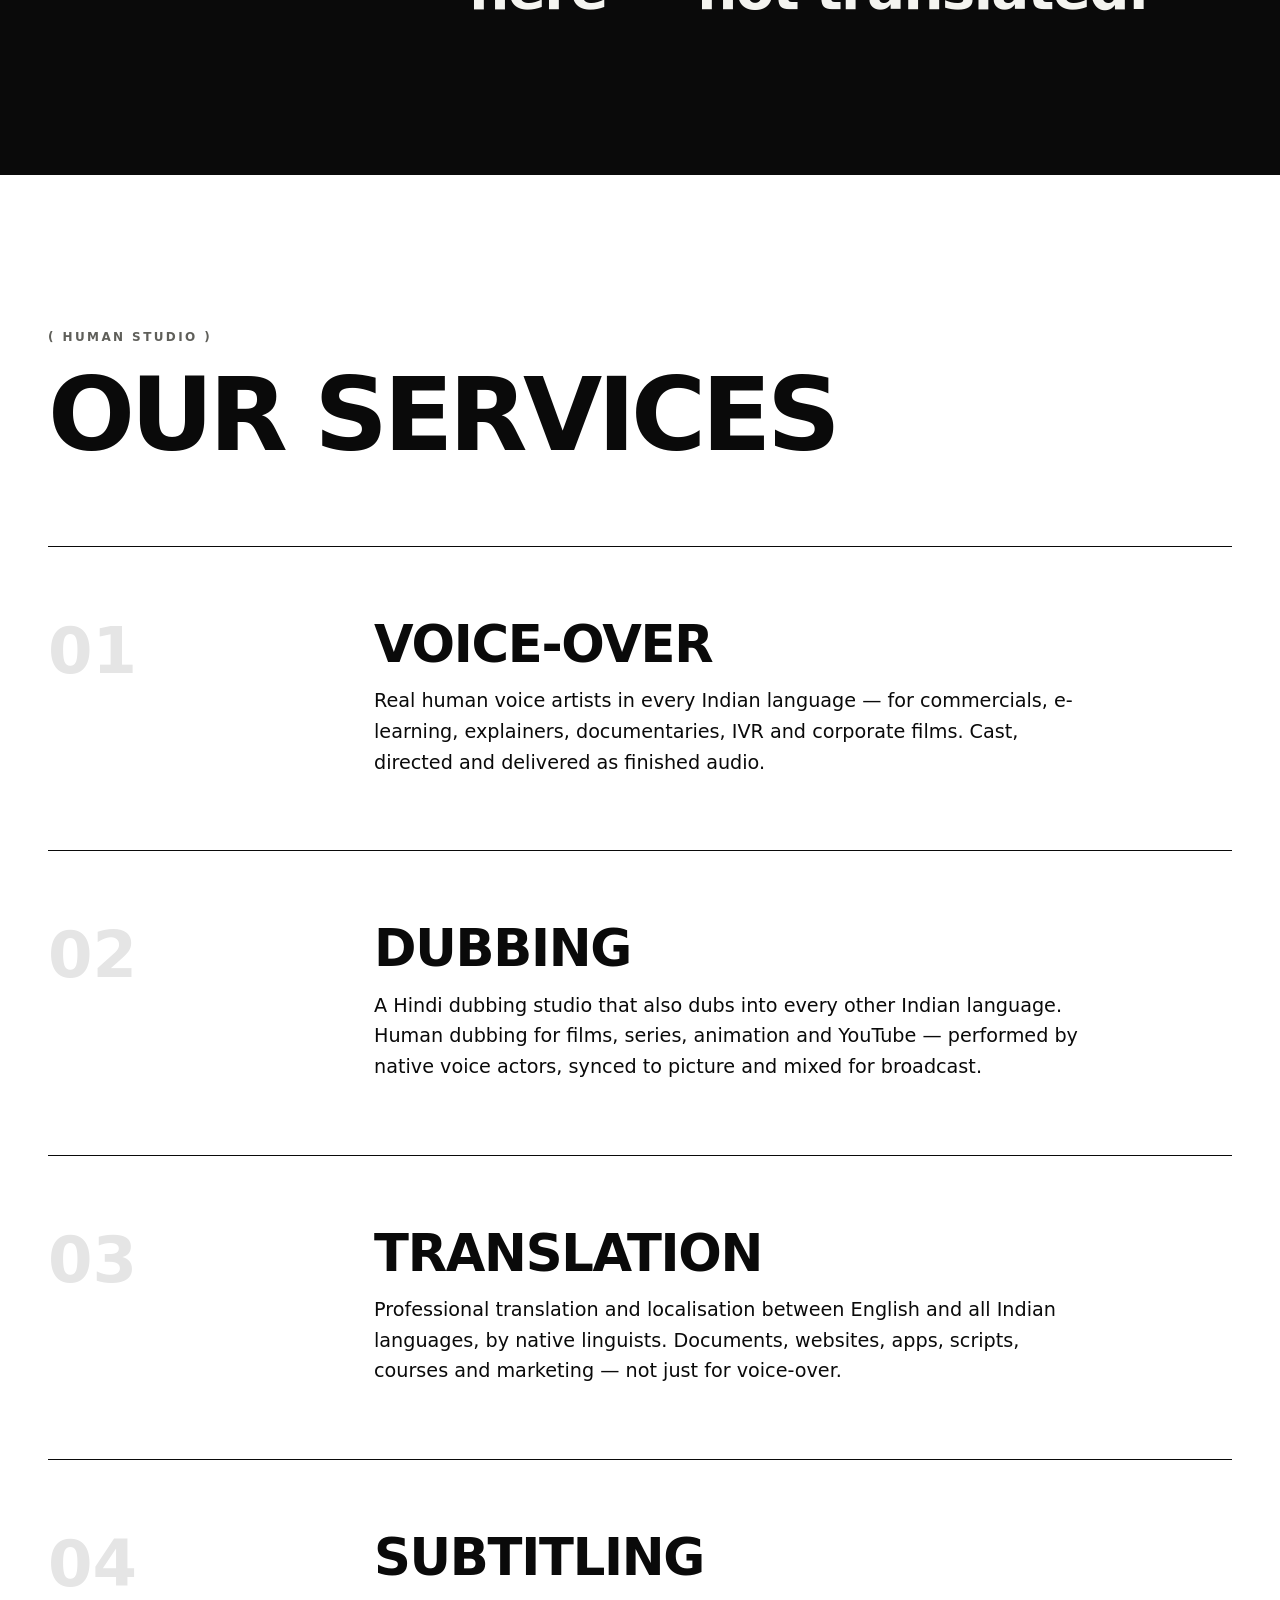
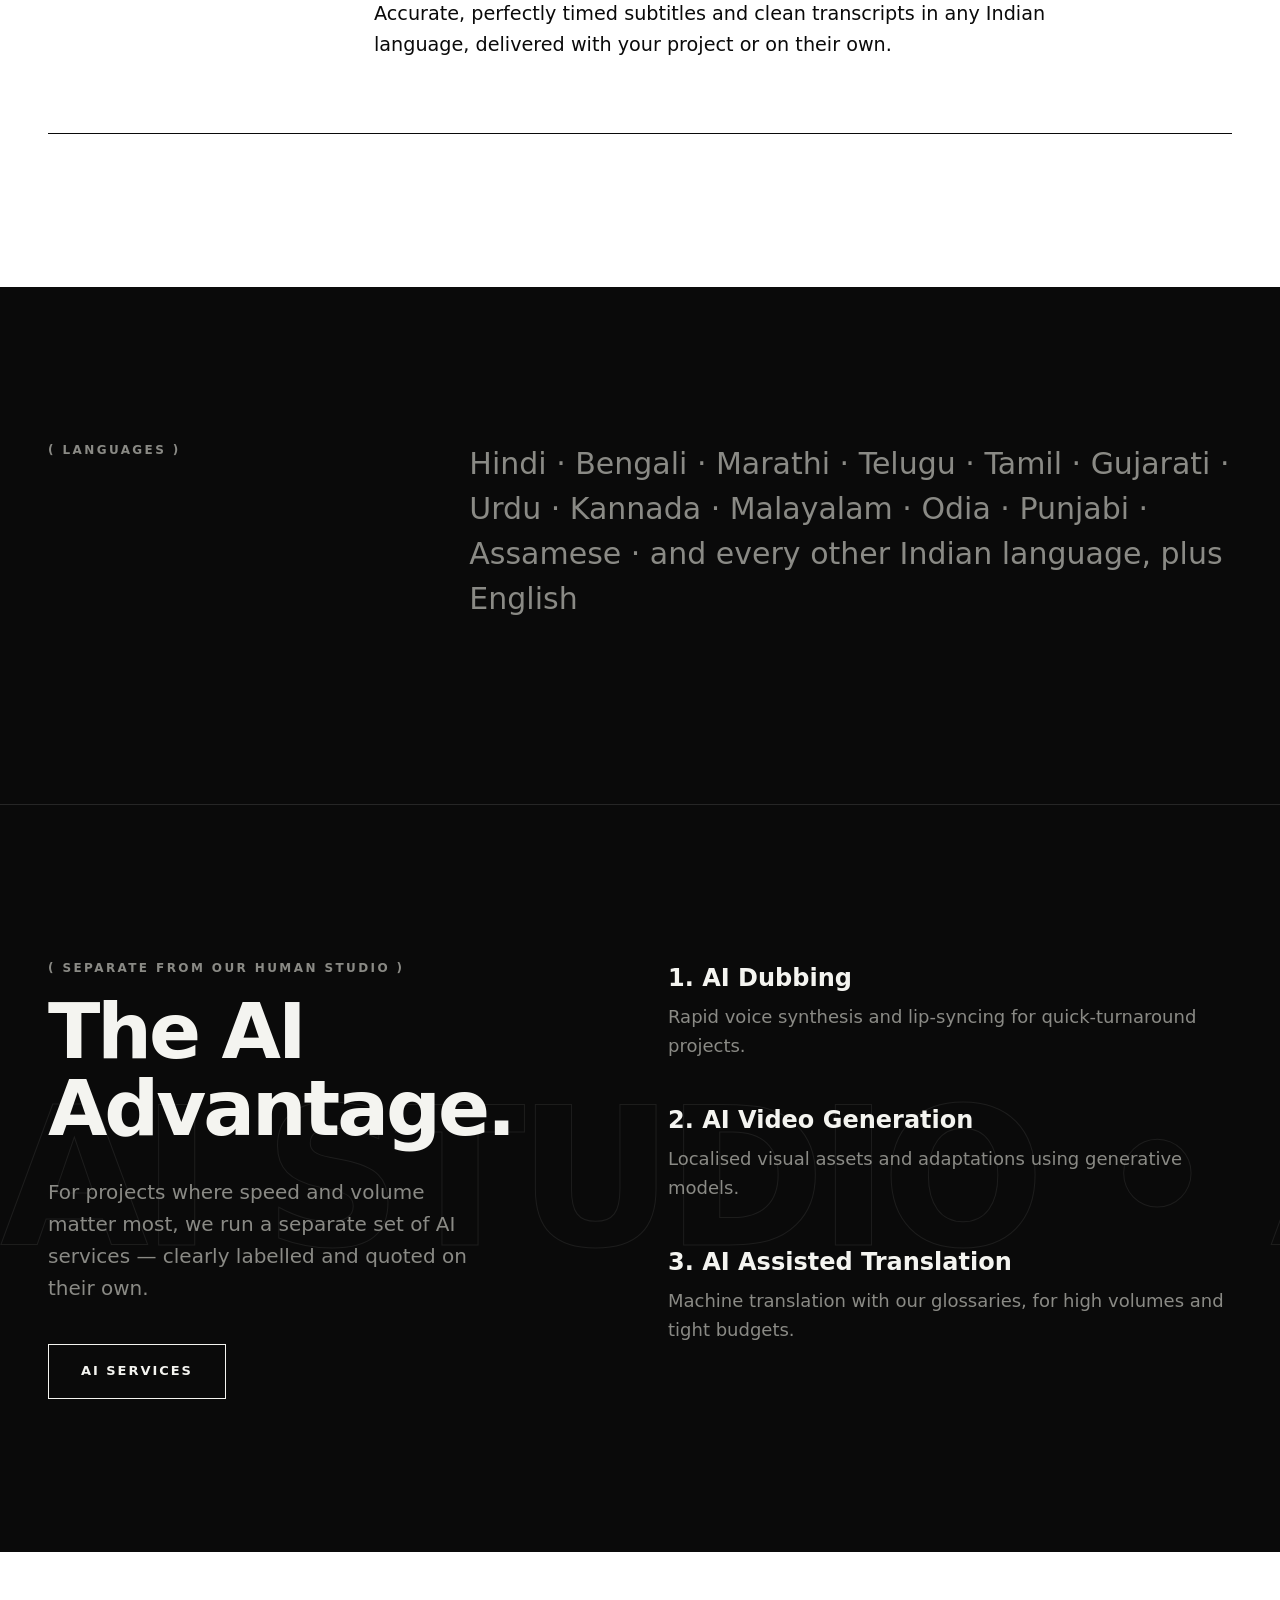
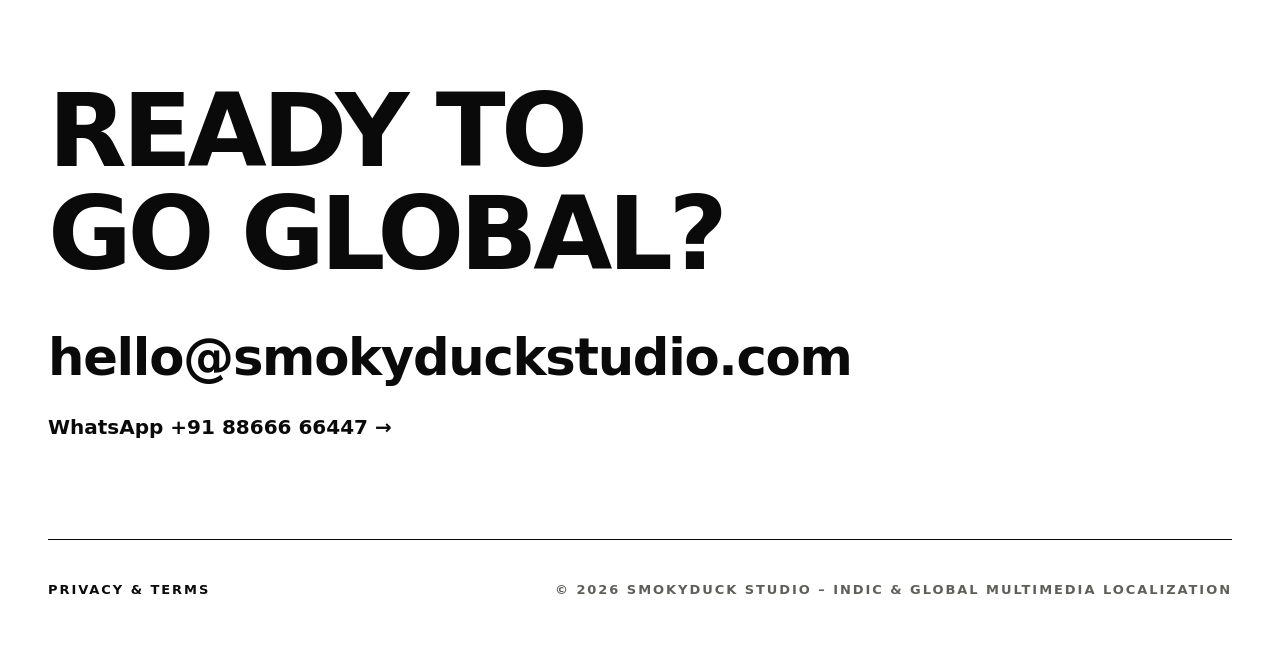
==== commit 383d73d9: "Branding: SmokyDuck Studio – Indic & Global Multimedia Localization; SEO targets; WhatsApp; compact " ====
--- a/index.html
+++ b/index.html
@@ -3,19 +3,19 @@
 <head>
 <meta charset="utf-8">
 <meta name="viewport" content="width=device-width, initial-scale=1">
-<title>smokyDuck | Voice-Over, Dubbing &amp; Translation in All Indian Languages</title>
-<meta name="description" content="Human voice-over, dubbing, translation and subtitling in every Indian language. Real voice artists and native linguists, plus separate AI dubbing services.">
+<title>SmokyDuck Studio – Indic &amp; Global Multimedia Localization | Hindi Dubbing Studio</title>
+<meta name="description" content="SmokyDuck Studio is a Hindi dubbing studio and Indian language localisation company: human voice-over, dubbing, translation and e-learning localisation in every Indian language.">
 <meta name="robots" content="index,follow">
 <link rel="canonical" href="https://smokyduckstudio.com/">
 <meta name="theme-color" content="#0a0a0a">
-<meta property="og:type" content="website"><meta property="og:site_name" content="smokyDuck Studio">
-<meta property="og:title" content="smokyDuck | Voice-Over, Dubbing &amp; Translation in All Indian Languages"><meta property="og:description" content="Human voice-over, dubbing, translation and subtitling in every Indian language. Real voice artists and native linguists, plus separate AI dubbing services.">
+<meta property="og:type" content="website"><meta property="og:site_name" content="SmokyDuck Studio – Indic &amp; Global Multimedia Localization">
+<meta property="og:title" content="SmokyDuck Studio – Indic &amp; Global Multimedia Localization | Hindi Dubbing Studio"><meta property="og:description" content="SmokyDuck Studio is a Hindi dubbing studio and Indian language localisation company: human voice-over, dubbing, translation and e-learning localisation in every Indian language.">
 <meta property="og:url" content="https://smokyduckstudio.com/"><meta property="og:image" content="https://smokyduckstudio.com/assets/img/og-default.png">
 <meta name="twitter:card" content="summary_large_image">
 <link rel="icon" href="assets/img/favicon.svg" type="image/svg+xml">
 <link rel="apple-touch-icon" href="assets/img/apple-touch-icon.png">
 <link rel="stylesheet" href="assets/css/site.css">
-<script type="application/ld+json">{"@context": "https://schema.org", "@type": "ProfessionalService", "@id": "https://smokyduckstudio.com/#org", "name": "smokyDuck Studio", "url": "https://smokyduckstudio.com/", "email": "hello@smokyduckstudio.com", "logo": "https://smokyduckstudio.com/assets/img/logo-512.png", "description": "Human voice-over, dubbing, translation and subtitling in all Indian languages, with separate AI dubbing services.", "areaServed": ["IN", "GB", "US", "AE"], "knowsLanguage": ["hi", "bn", "mr", "te", "ta", "gu", "ur", "kn", "ml", "or", "pa", "as", "en"]}</script>
+<script type="application/ld+json">{"@context": "https://schema.org", "@type": "ProfessionalService", "@id": "https://smokyduckstudio.com/#org", "name": "SmokyDuck Studio", "alternateName": "SmokyDuck Studio – Indic & Global Multimedia Localization", "slogan": "Indic & Global Multimedia Localization", "url": "https://smokyduckstudio.com/", "email": "hello@smokyduckstudio.com", "logo": "https://smokyduckstudio.com/assets/img/logo-512.png", "description": "Hindi dubbing studio and Indian language localisation company: human voice-over, dubbing, translation, subtitling and e-learning localisation in all Indian languages, plus separate AI services.", "areaServed": ["IN", "GB", "US", "AE"], "knowsLanguage": ["hi", "bn", "mr", "te", "ta", "gu", "ur", "kn", "ml", "or", "pa", "as", "en"]}</script>
 </head>
 <body>
 <a class="skip" href="#main">Skip to content</a>
@@ -27,17 +27,18 @@
 
 <header class="hero"><div class="glow" aria-hidden="true"></div>
 <h1 class="rv">smoky<span class="d">D</span>uck.</h1>
-<p class="tagline rv"><span>Global Voices.</span> <span>Human Craft.</span> <span>AI Speed.</span></p>
+<p class="tagline rv">Indic &amp; Global Multimedia Localization</p>
+<p class="tagline2 rv"><span>Global Voices.</span> <span>Human Craft.</span> <span>AI Speed.</span></p>
 <p class="scroll" aria-hidden="true">Scroll to explore</p></header>
 
 <section class="sec"><div class="wrap statement">
 <p class="label rv">( Who We Are )</p>
-<h2 class="rv">A voice and language studio for every Indian language. Real voice artists and native linguists who make your content sound like it was made here — not translated.</h2>
+<h2 class="rv">SmokyDuck Studio is a Hindi dubbing studio and Indian language localisation company. Real voice artists and native linguists who make your content sound like it was made here — not translated.</h2>
 </div></section>
 
 <section class="sec light"><div class="wrap">
 <p class="label rv" style="color:#5f5f5a">( Human Studio )</p><h2 class="big rv">Our Services</h2>
-<div class="rows rv"><a class="row" href="services.html#voiceover"><span class="n">01</span><div><h3>Voice-Over</h3><p>Real human voice artists in every Indian language — for commercials, e-learning, explainers, documentaries, IVR and corporate films. Cast, directed and delivered as finished audio.</p></div></a><a class="row" href="services.html#dubbing"><span class="n">02</span><div><h3>Dubbing</h3><p>Human dubbing for films, series, animation and YouTube — performed by native voice actors, synced to picture and mixed for broadcast.</p></div></a><a class="row" href="services.html#translation"><span class="n">03</span><div><h3>Translation</h3><p>Professional translation and localisation between English and all Indian languages, by native linguists. Documents, websites, apps, scripts, courses and marketing — not just for voice-over.</p></div></a><a class="row" href="services.html#subtitling"><span class="n">04</span><div><h3>Subtitling</h3><p>Accurate, perfectly timed subtitles and clean transcripts in any Indian language, delivered with your project or on their own.</p></div></a></div>
+<div class="rows rv"><a class="row" href="services.html#voiceover"><span class="n">01</span><div><h3>Voice-Over</h3><p>Real human voice artists in every Indian language — for commercials, e-learning, explainers, documentaries, IVR and corporate films. Cast, directed and delivered as finished audio.</p></div></a><a class="row" href="services.html#dubbing"><span class="n">02</span><div><h3>Dubbing</h3><p>A Hindi dubbing studio that also dubs into every other Indian language. Human dubbing for films, series, animation and YouTube — performed by native voice actors, synced to picture and mixed for broadcast.</p></div></a><a class="row" href="services.html#translation"><span class="n">03</span><div><h3>Translation</h3><p>Professional translation and localisation between English and all Indian languages, by native linguists. Documents, websites, apps, scripts, courses and marketing — not just for voice-over.</p></div></a><a class="row" href="services.html#subtitling"><span class="n">04</span><div><h3>Subtitling</h3><p>Accurate, perfectly timed subtitles and clean transcripts in any Indian language, delivered with your project or on their own.</p></div></a></div>
 </div></section>
 
 <section class="sec"><div class="wrap statement">
@@ -56,9 +57,9 @@
 <footer id="contact"><div class="wrap">
 <div class="rv"><h2>Ready to<br>go global?</h2>
 <a class="mail u" data-email href="mailto:hello@smokyduckstudio.com">hello@smokyduckstudio.com</a>
-<a class="wa u" data-wa href="#">WhatsApp us →</a></div>
+<a class="wa u" data-wa href="#">WhatsApp +91 88666 66447 →</a></div>
 <div class="foot"><nav><a class="u" data-social="instagram" href="#">Instagram</a><a class="u" data-social="linkedin" href="#">LinkedIn</a><a class="u" data-social="youtube" href="#">YouTube</a><a class="u" href="legal.html">Privacy &amp; Terms</a></nav>
-<span class="c">© <span data-year>2026</span> smokyDuck. All rights reserved.</span></div>
+<span class="c">© <span data-year>2026</span> SmokyDuck Studio – Indic &amp; Global Multimedia Localization</span></div>
 </div></footer>
 <div class="consent" id="consent" role="dialog" aria-label="Cookies"><p style="margin:0">May we use Google Analytics to see which pages are useful? It sets cookies only if you allow it.</p>
 <button class="btn" data-consent="yes" type="button">Allow</button><button class="btn" data-consent="no" type="button">No thanks</button></div>
--- a/assets/css/site.css
+++ b/assets/css/site.css
@@ -199,3 +199,26 @@
 .ai-list div{margin-bottom:40px}
 .langs{font-size:clamp(20px,2.4vw,30px);font-weight:300;line-height:1.5;color:var(--grey)}
 .langs b{color:var(--paper);font-weight:600}
+
+.tagline2{font-size:clamp(11px,1.1vw,14px);letter-spacing:.3em;text-transform:uppercase;color:var(--grey);margin-top:18px;position:relative}
+/* compact, gently animated contact form */
+.contact .form{max-width:520px;gap:22px}
+.contact .f2{gap:22px}
+.form label{font-size:10.5px;letter-spacing:.18em;margin-bottom:2px;transition:color .3s}
+.form input,.form select,.form textarea{font-size:16px;padding:8px 0;border-bottom-color:#cfcfca;background-image:linear-gradient(var(--ink),var(--ink));background-repeat:no-repeat;background-size:0 2px;background-position:0 100%;transition:background-size .45s cubic-bezier(.16,1,.3,1),border-color .3s}
+.form select{background-image:linear-gradient(var(--ink),var(--ink)),linear-gradient(45deg,transparent 50%,#5f5f5a 50%),linear-gradient(135deg,#5f5f5a 50%,transparent 50%);background-size:0 2px,5px 5px,5px 5px;background-position:0 100%,calc(100% - 10px) 50%,calc(100% - 5px) 50%;appearance:none;padding-right:24px}
+.form input:focus,.form textarea:focus{background-size:100% 2px;border-bottom-width:1px;border-bottom-color:#cfcfca}
+.form select:focus{background-size:100% 2px,5px 5px,5px 5px;border-bottom-width:1px}
+.form div:focus-within>label{color:var(--ink)}
+.form textarea{min-height:84px}
+.form .check{font-size:13px}
+.form .btn{padding:13px 28px;position:relative;overflow:hidden;z-index:0}
+.form .btn::before{content:"";position:absolute;inset:0;background:var(--ink);transform:scaleX(0);transform-origin:left;transition:transform .4s cubic-bezier(.16,1,.3,1);z-index:-1}
+.form .btn:hover{background:none;color:#fff}.form .btn:hover::before{transform:scaleX(1)}
+.form.rv>*{opacity:0;transform:translateY(14px);transition:opacity .6s,transform .6s cubic-bezier(.16,1,.3,1)}
+.form.rv.in>*{opacity:1;transform:none}
+.form.rv.in>*:nth-child(2){transition-delay:.05s}.form.rv.in>*:nth-child(3){transition-delay:.1s}.form.rv.in>*:nth-child(4){transition-delay:.15s}.form.rv.in>*:nth-child(5){transition-delay:.2s}.form.rv.in>*:nth-child(6){transition-delay:.25s}.form.rv.in>*:nth-child(7){transition-delay:.3s}.form.rv.in>*:nth-child(9){transition-delay:.35s}
+.form.rv{opacity:1;transform:none}
+.status.show{animation:fadeup .5s cubic-bezier(.16,1,.3,1)}
+@keyframes fadeup{from{opacity:0;transform:translateY(8px)}to{opacity:1;transform:none}}
+@media (prefers-reduced-motion:reduce){.form.rv>*{opacity:1;transform:none}}
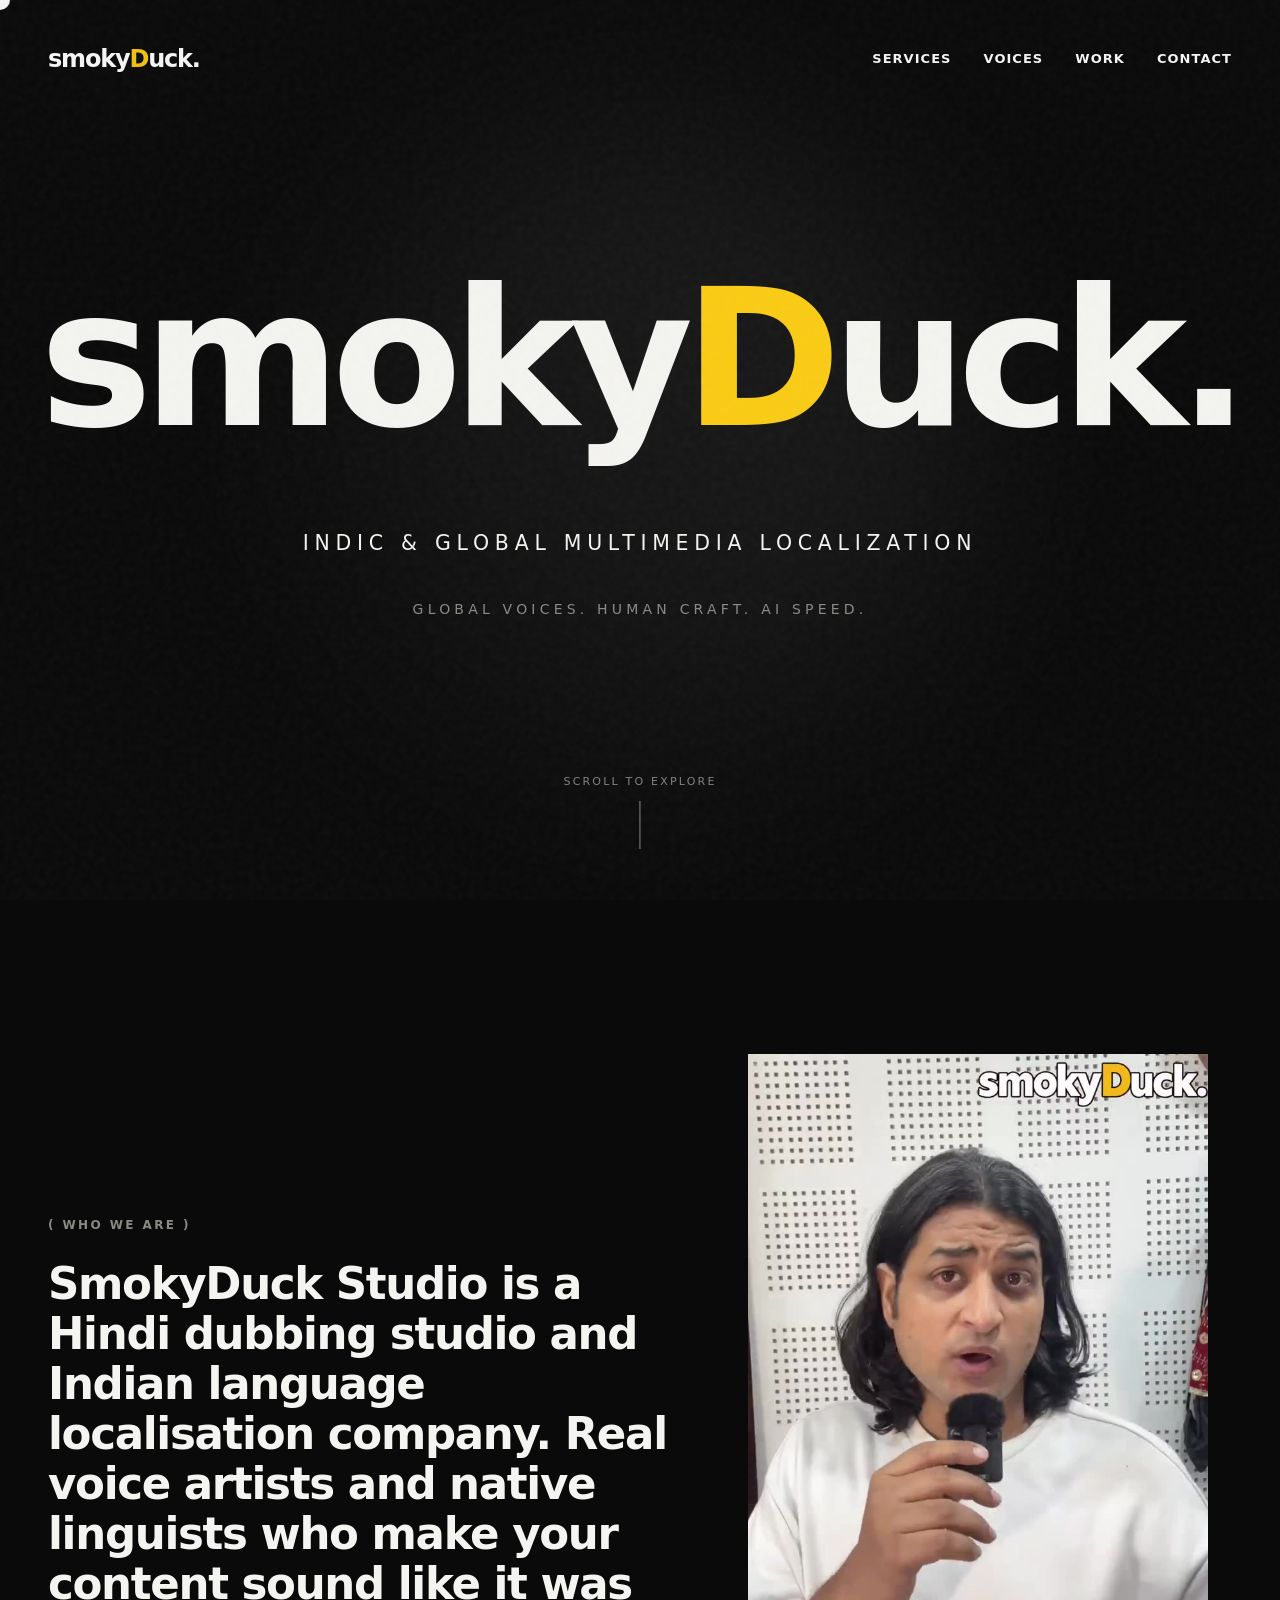
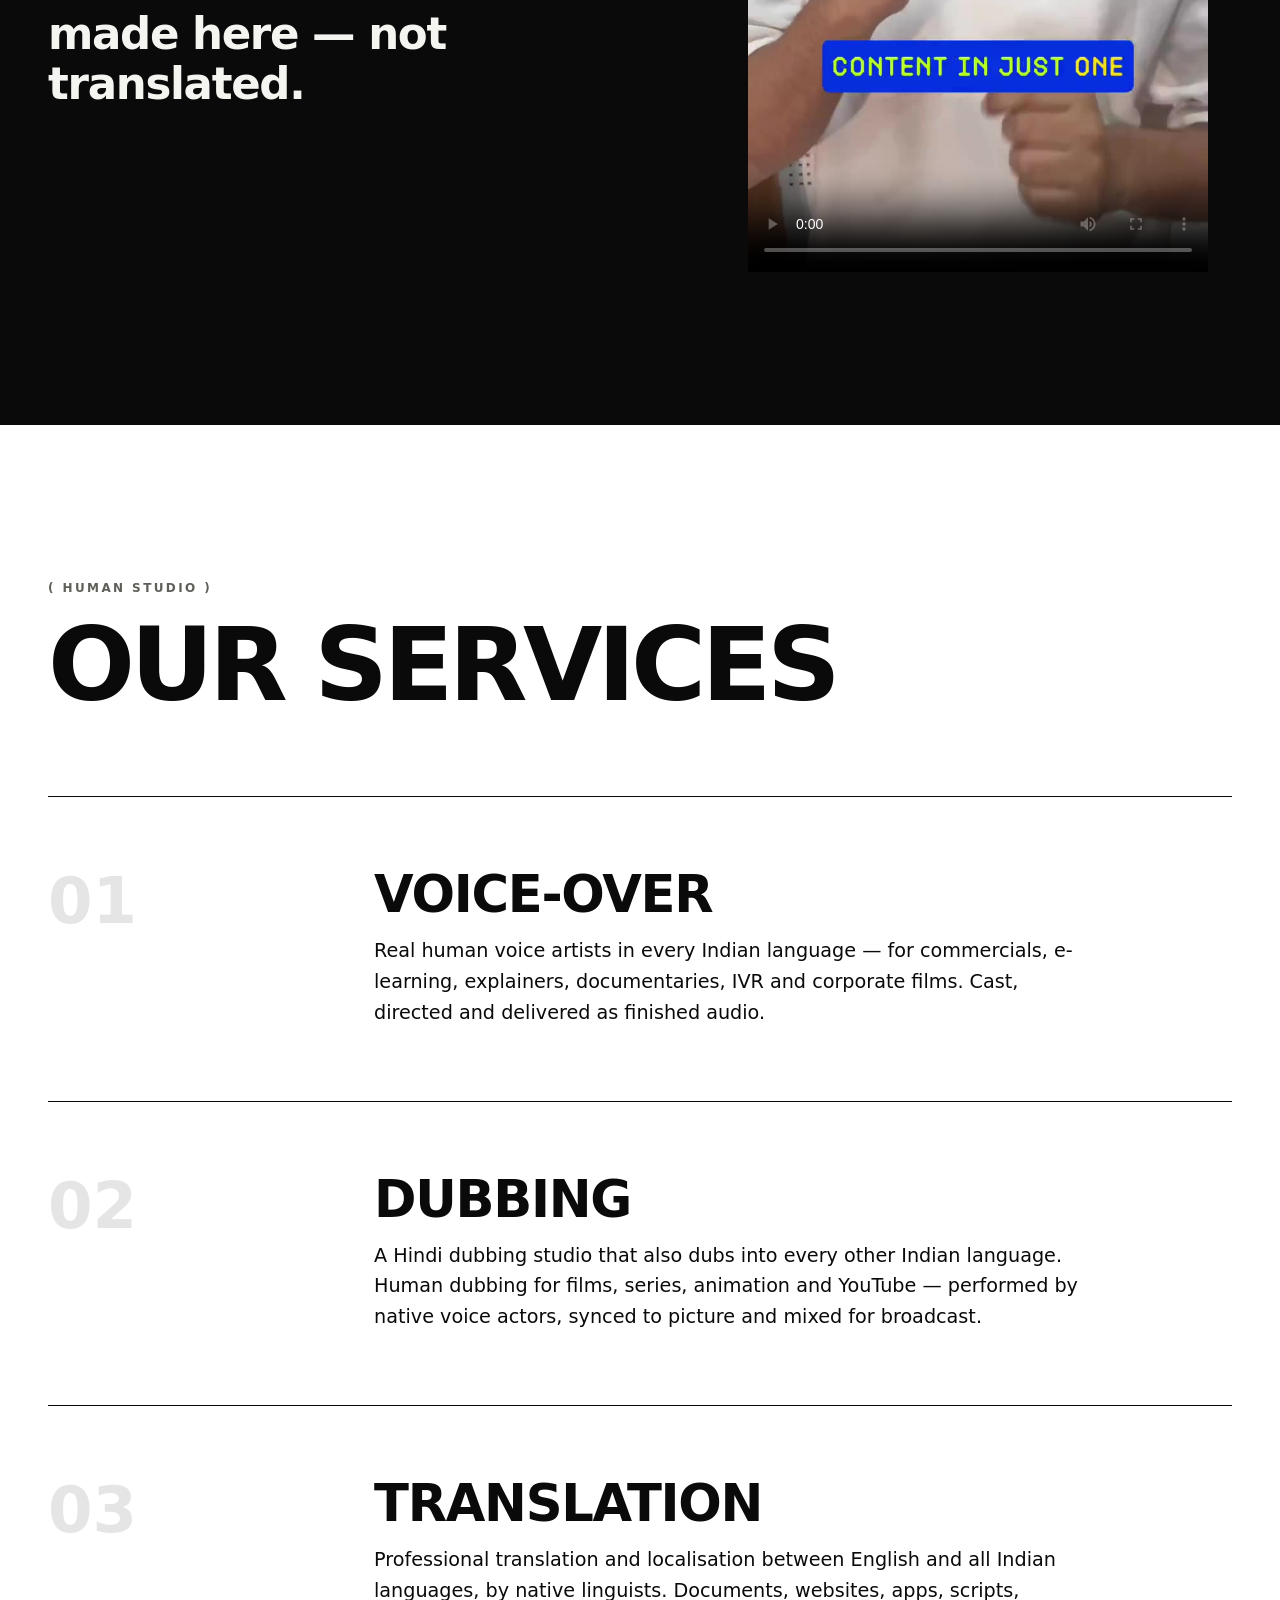
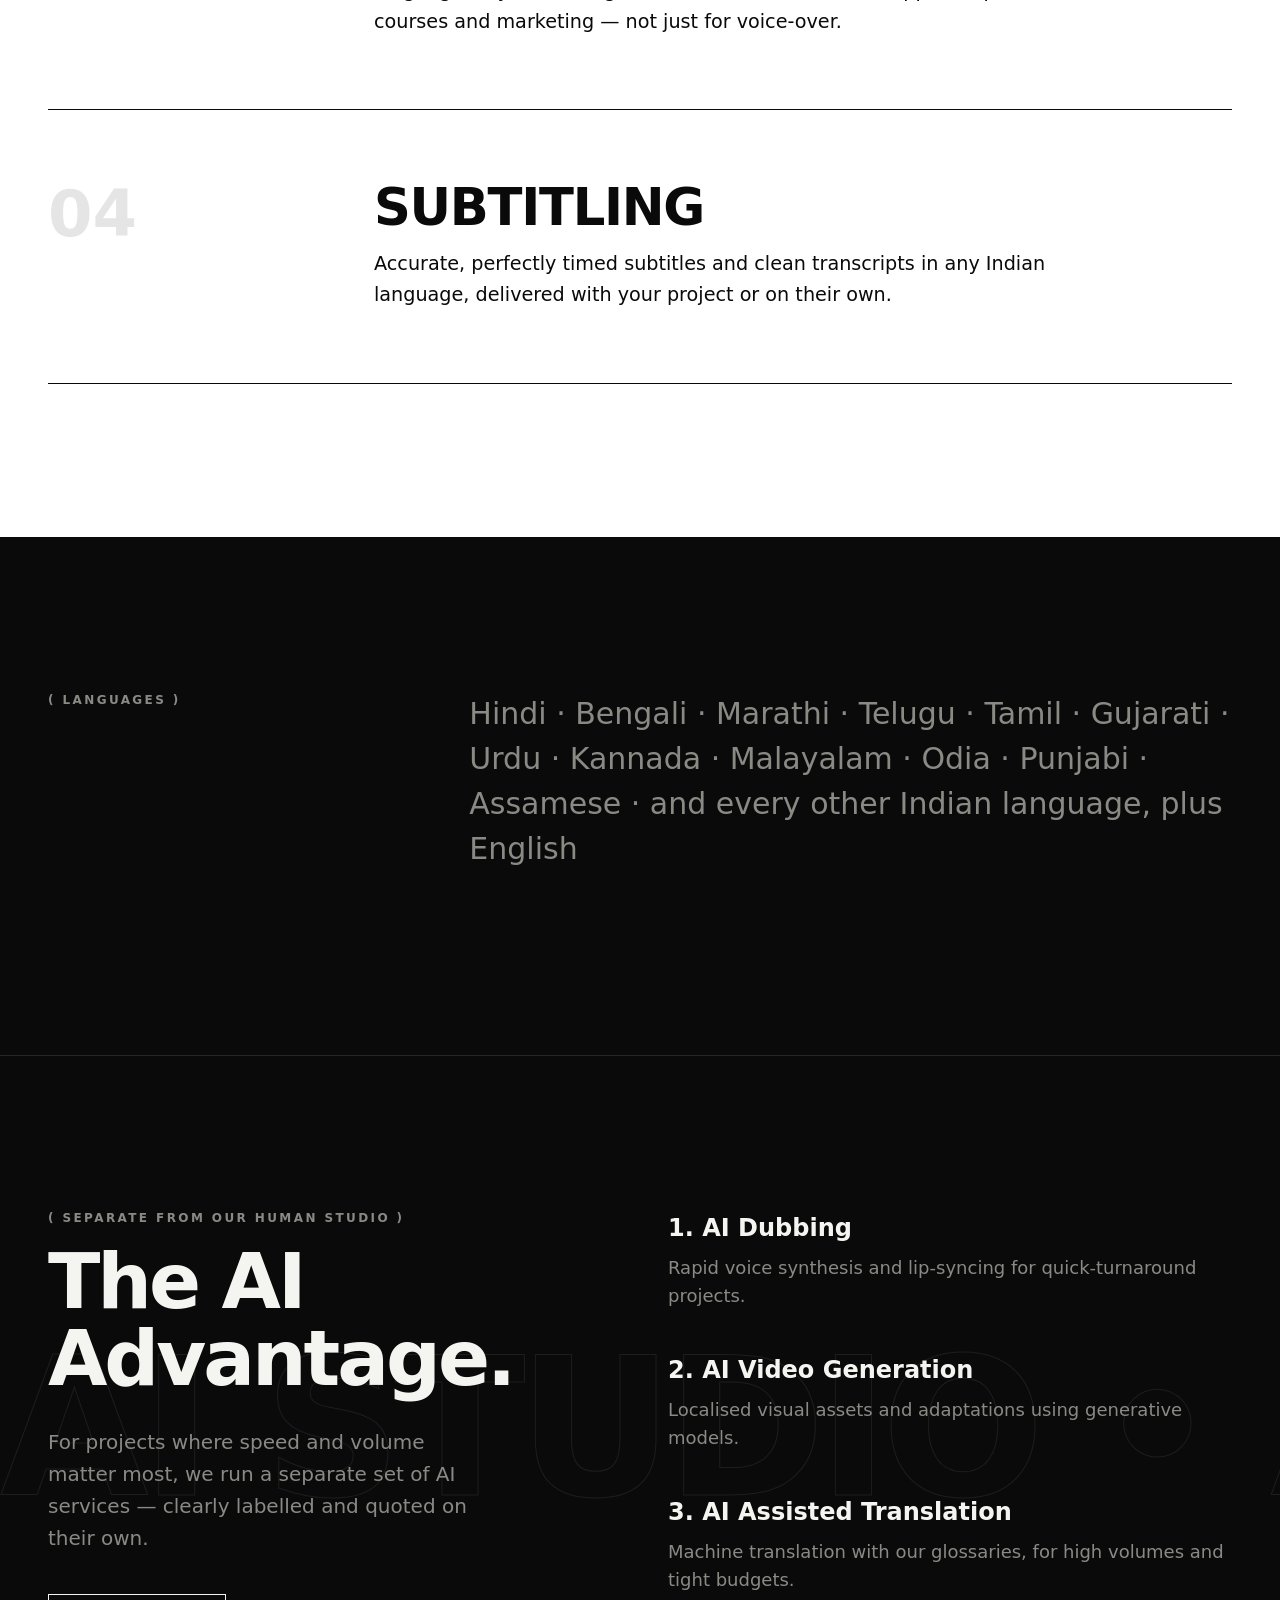
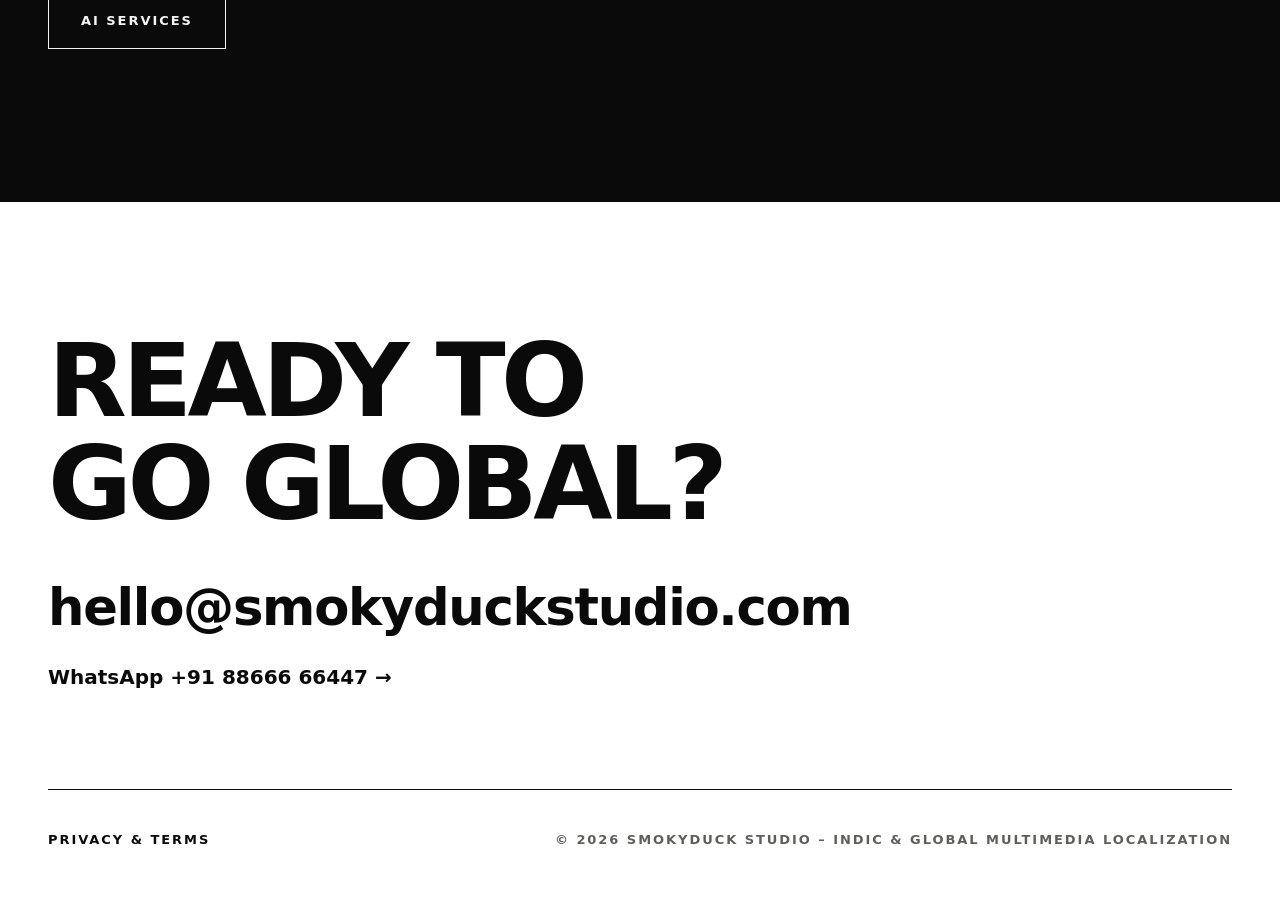
==== commit 2ca40a7a: "Voices: drop-down voice picker with live playback; co-founder reel in Who We Are Co-Authored-By: Cla" ====
--- a/index.html
+++ b/index.html
@@ -14,7 +14,7 @@
 <meta name="twitter:card" content="summary_large_image">
 <link rel="icon" href="assets/img/favicon.svg" type="image/svg+xml">
 <link rel="apple-touch-icon" href="assets/img/apple-touch-icon.png">
-<link rel="stylesheet" href="assets/css/site.css">
+<link rel="stylesheet" href="assets/css/site.css?v=5">
 <script type="application/ld+json">{"@context": "https://schema.org", "@type": "ProfessionalService", "@id": "https://smokyduckstudio.com/#org", "name": "SmokyDuck Studio", "alternateName": "SmokyDuck Studio – Indic & Global Multimedia Localization", "slogan": "Indic & Global Multimedia Localization", "url": "https://smokyduckstudio.com/", "email": "hello@smokyduckstudio.com", "logo": "https://smokyduckstudio.com/assets/img/logo-512.png", "description": "Hindi dubbing studio and Indian language localisation company: human voice-over, dubbing, translation, subtitling and e-learning localisation in all Indian languages, plus separate AI services.", "areaServed": ["IN", "GB", "US", "AE"], "knowsLanguage": ["hi", "bn", "mr", "te", "ta", "gu", "ur", "kn", "ml", "or", "pa", "as", "en"]}</script>
 </head>
 <body>
@@ -31,9 +31,10 @@
 <p class="tagline2 rv"><span>Global Voices.</span> <span>Human Craft.</span> <span>AI Speed.</span></p>
 <p class="scroll" aria-hidden="true">Scroll to explore</p></header>
 
-<section class="sec"><div class="wrap statement">
-<p class="label rv">( Who We Are )</p>
-<h2 class="rv">SmokyDuck Studio is a Hindi dubbing studio and Indian language localisation company. Real voice artists and native linguists who make your content sound like it was made here — not translated.</h2>
+<section class="sec"><div class="wrap about">
+<div><p class="label rv">( Who We Are )</p>
+<h2 class="rv">SmokyDuck Studio is a Hindi dubbing studio and Indian language localisation company. Real voice artists and native linguists who make your content sound like it was made here — not translated.</h2></div>
+<div class="reel big rv"><video controls playsinline preload="metadata" poster="assets/media/voices-reel.jpg" src="assets/media/voices-reel.mp4" aria-label="Gagan, co-founder, on SmokyDuck Studio"></video></div>
 </div></section>
 
 <section class="sec light"><div class="wrap">
@@ -57,14 +58,14 @@
 <footer id="contact"><div class="wrap">
 <div class="rv"><h2>Ready to<br>go global?</h2>
 <a class="mail u" data-email href="mailto:hello@smokyduckstudio.com">hello@smokyduckstudio.com</a>
-<a class="wa u" data-wa href="#">WhatsApp +91 88666 66447 →</a></div>
+<a class="wa u" href="https://wa.me/918866666447" target="_blank" rel="noopener">WhatsApp +91 88666 66447 →</a></div>
 <div class="foot"><nav><a class="u" data-social="instagram" href="#">Instagram</a><a class="u" data-social="linkedin" href="#">LinkedIn</a><a class="u" data-social="youtube" href="#">YouTube</a><a class="u" href="legal.html">Privacy &amp; Terms</a></nav>
 <span class="c">© <span data-year>2026</span> SmokyDuck Studio – Indic &amp; Global Multimedia Localization</span></div>
 </div></footer>
 <div class="consent" id="consent" role="dialog" aria-label="Cookies"><p style="margin:0">May we use Google Analytics to see which pages are useful? It sets cookies only if you allow it.</p>
 <button class="btn" data-consent="yes" type="button">Allow</button><button class="btn" data-consent="no" type="button">No thanks</button></div>
-<script src="assets/js/config.js"></script>
-<script src="assets/js/site.js" defer></script>
-<script src="assets/js/data.js" defer></script>
+<script src="assets/js/config.js?v=5"></script>
+<script src="assets/js/site.js?v=5" defer></script>
+<script src="assets/js/data.js?v=5" defer></script>
 </body>
 </html>
--- a/assets/css/site.css
+++ b/assets/css/site.css
@@ -222,3 +222,25 @@
 .status.show{animation:fadeup .5s cubic-bezier(.16,1,.3,1)}
 @keyframes fadeup{from{opacity:0;transform:translateY(8px)}to{opacity:1;transform:none}}
 @media (prefers-reduced-motion:reduce){.form.rv>*{opacity:1;transform:none}}
+
+.video video{position:absolute;inset:0;width:100%;height:100%;background:#000;object-fit:contain}
+.facade{position:absolute;inset:0;width:100%;height:100%;border:0;padding:0;background:#111 center/cover no-repeat;display:grid;place-items:center;cursor:pointer}
+.facade .play{background:rgba(10,10,10,.6);border-color:#fff;color:#fff;width:64px;height:64px}
+.facade:hover .play{background:#fff;color:#0a0a0a}
+.reel{max-width:380px;margin:0 auto;aspect-ratio:9/16;background:#111}
+.reel video{width:100%;height:100%;display:block;object-fit:cover}
+/* form entrance: a touch more visible */
+.form.rv>*{transform:translateY(22px);transition:opacity .8s,transform .8s cubic-bezier(.16,1,.3,1)}
+
+.about{display:grid;gap:56px;align-items:center}
+@media(min-width:960px){.about{grid-template-columns:1.1fr .9fr}}
+.about h2{font-size:clamp(28px,3.4vw,48px);font-weight:600;letter-spacing:-.03em;line-height:1.15;margin-top:24px}
+.reel.big{max-width:460px;width:100%;justify-self:center}
+.picker{max-width:720px}
+.picker-row{display:flex;gap:24px;align-items:center}
+.picker select{flex:1;appearance:none;background:none;border:0;border-bottom:1px solid var(--paper);color:var(--paper);font:900 clamp(28px,4vw,52px)/1.2 var(--display);letter-spacing:-.03em;padding:8px 40px 12px 0;background-image:linear-gradient(45deg,transparent 50%,#f4f4f0 50%),linear-gradient(135deg,#f4f4f0 50%,transparent 50%);background-position:calc(100% - 18px) 55%,calc(100% - 10px) 55%;background-size:8px 8px;background-repeat:no-repeat;cursor:pointer}
+.picker select:focus{outline:none;border-bottom-color:var(--yellow)}
+.picker option{background:var(--ink);font-size:18px}
+.play.big{width:84px;height:84px}.play.big svg{width:26px;height:26px}
+.picker-meta{margin:20px 0 0;color:var(--grey);font-size:16px;letter-spacing:.04em}
+.picker-bar{height:2px;background:var(--line);margin-top:28px}.picker-bar i{display:block;height:100%;width:0;background:var(--yellow);transition:width .25s linear}
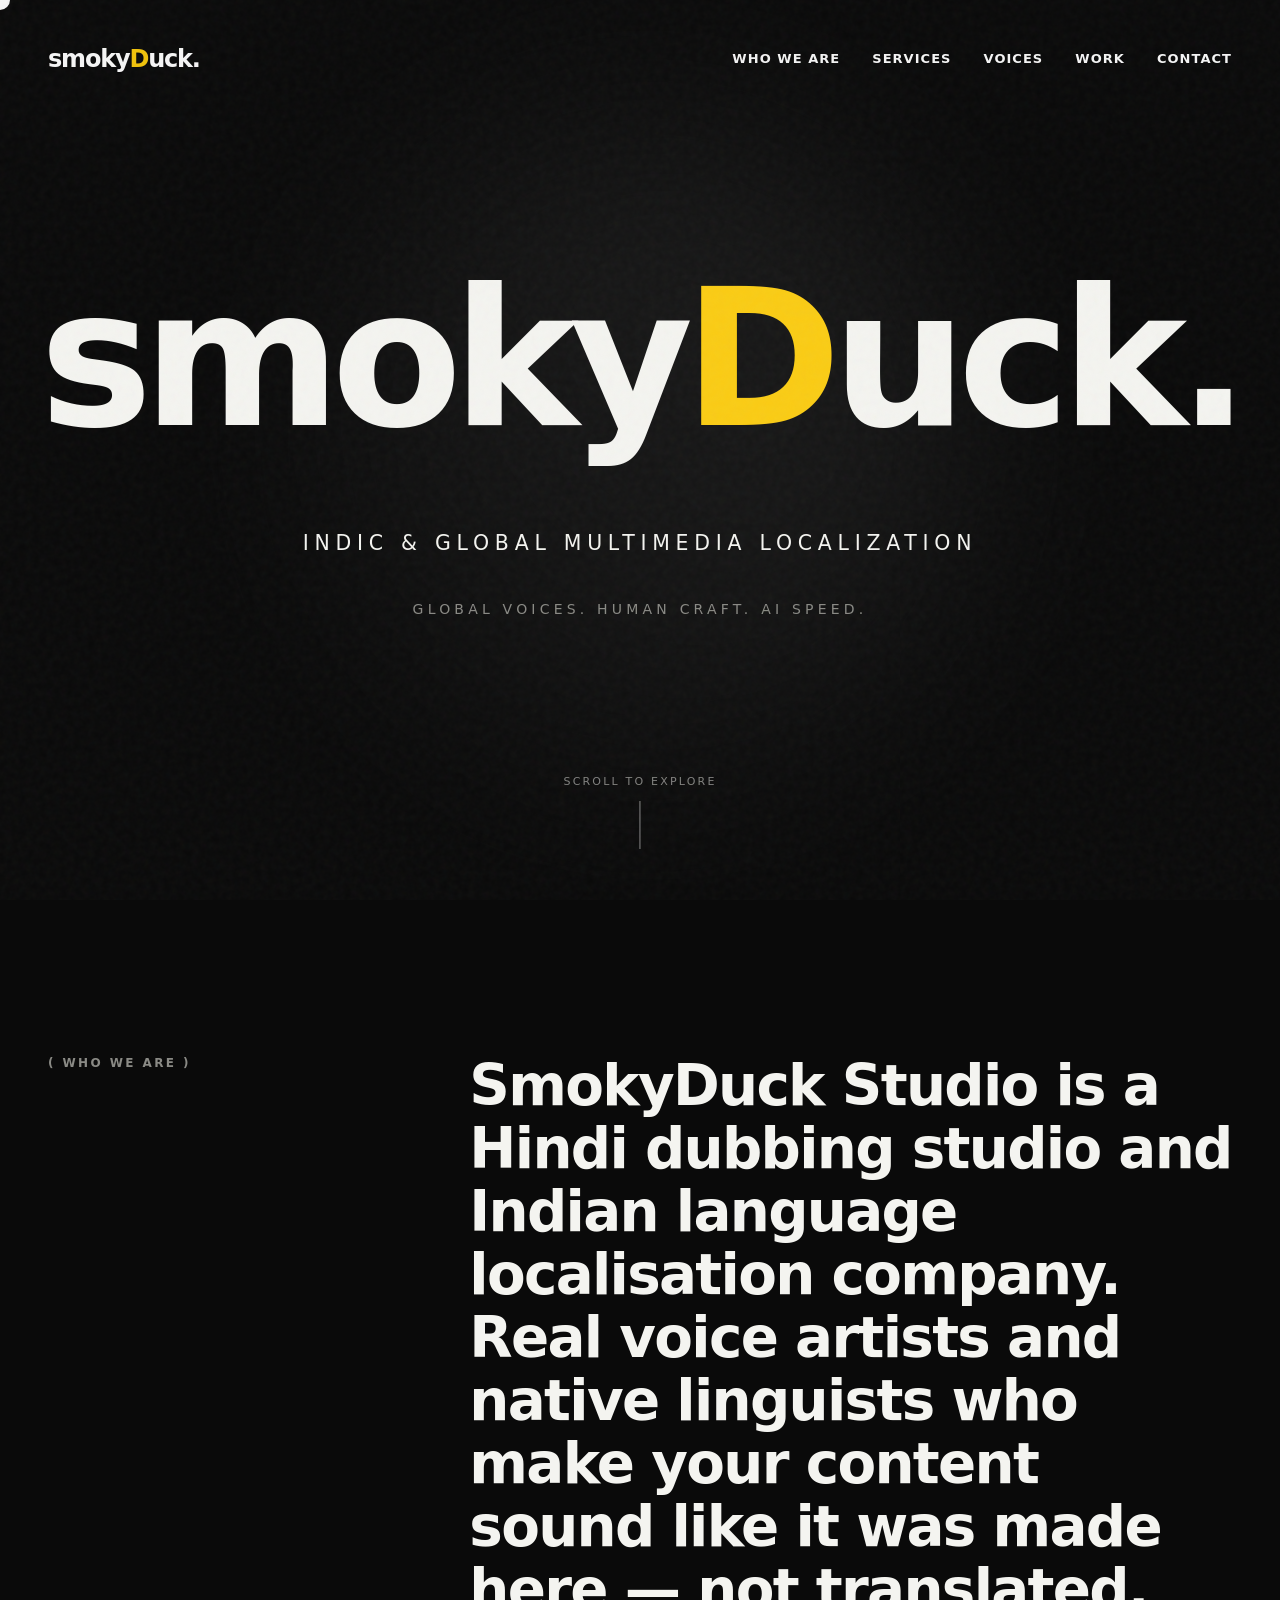
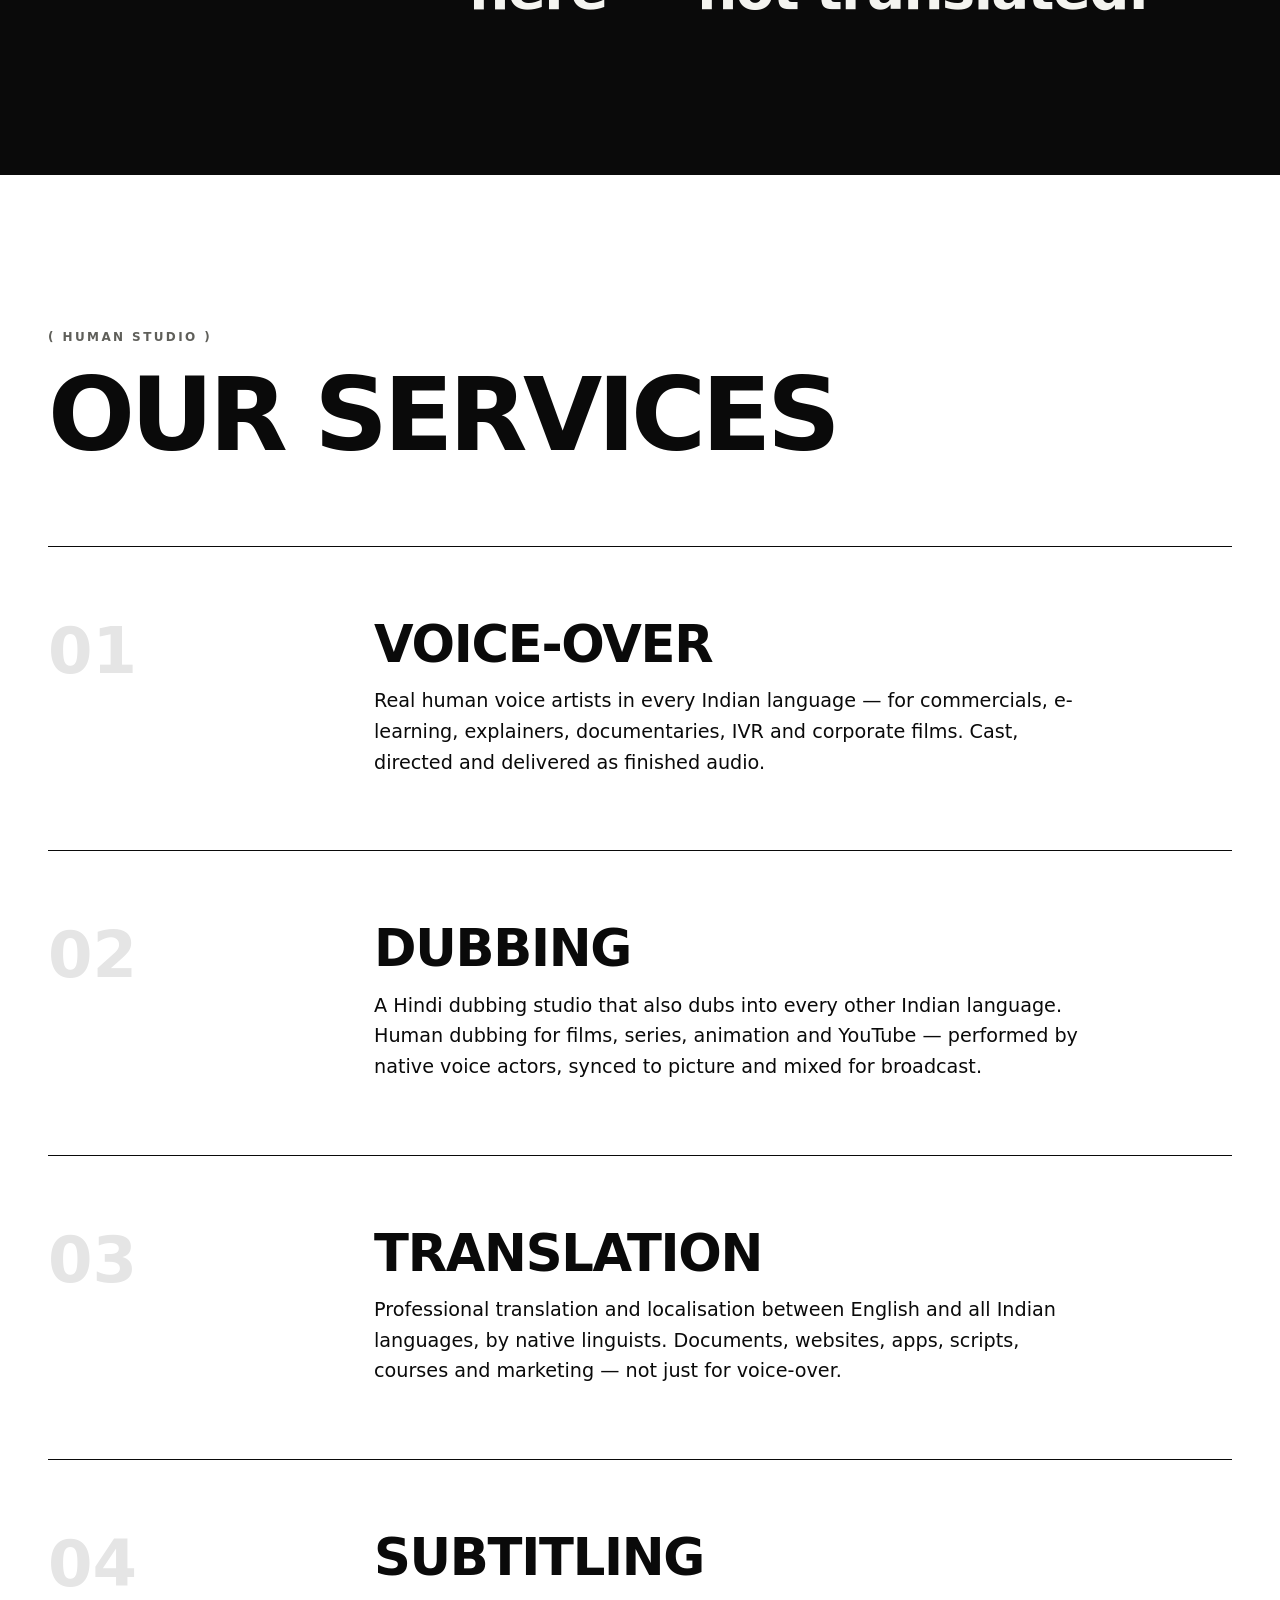
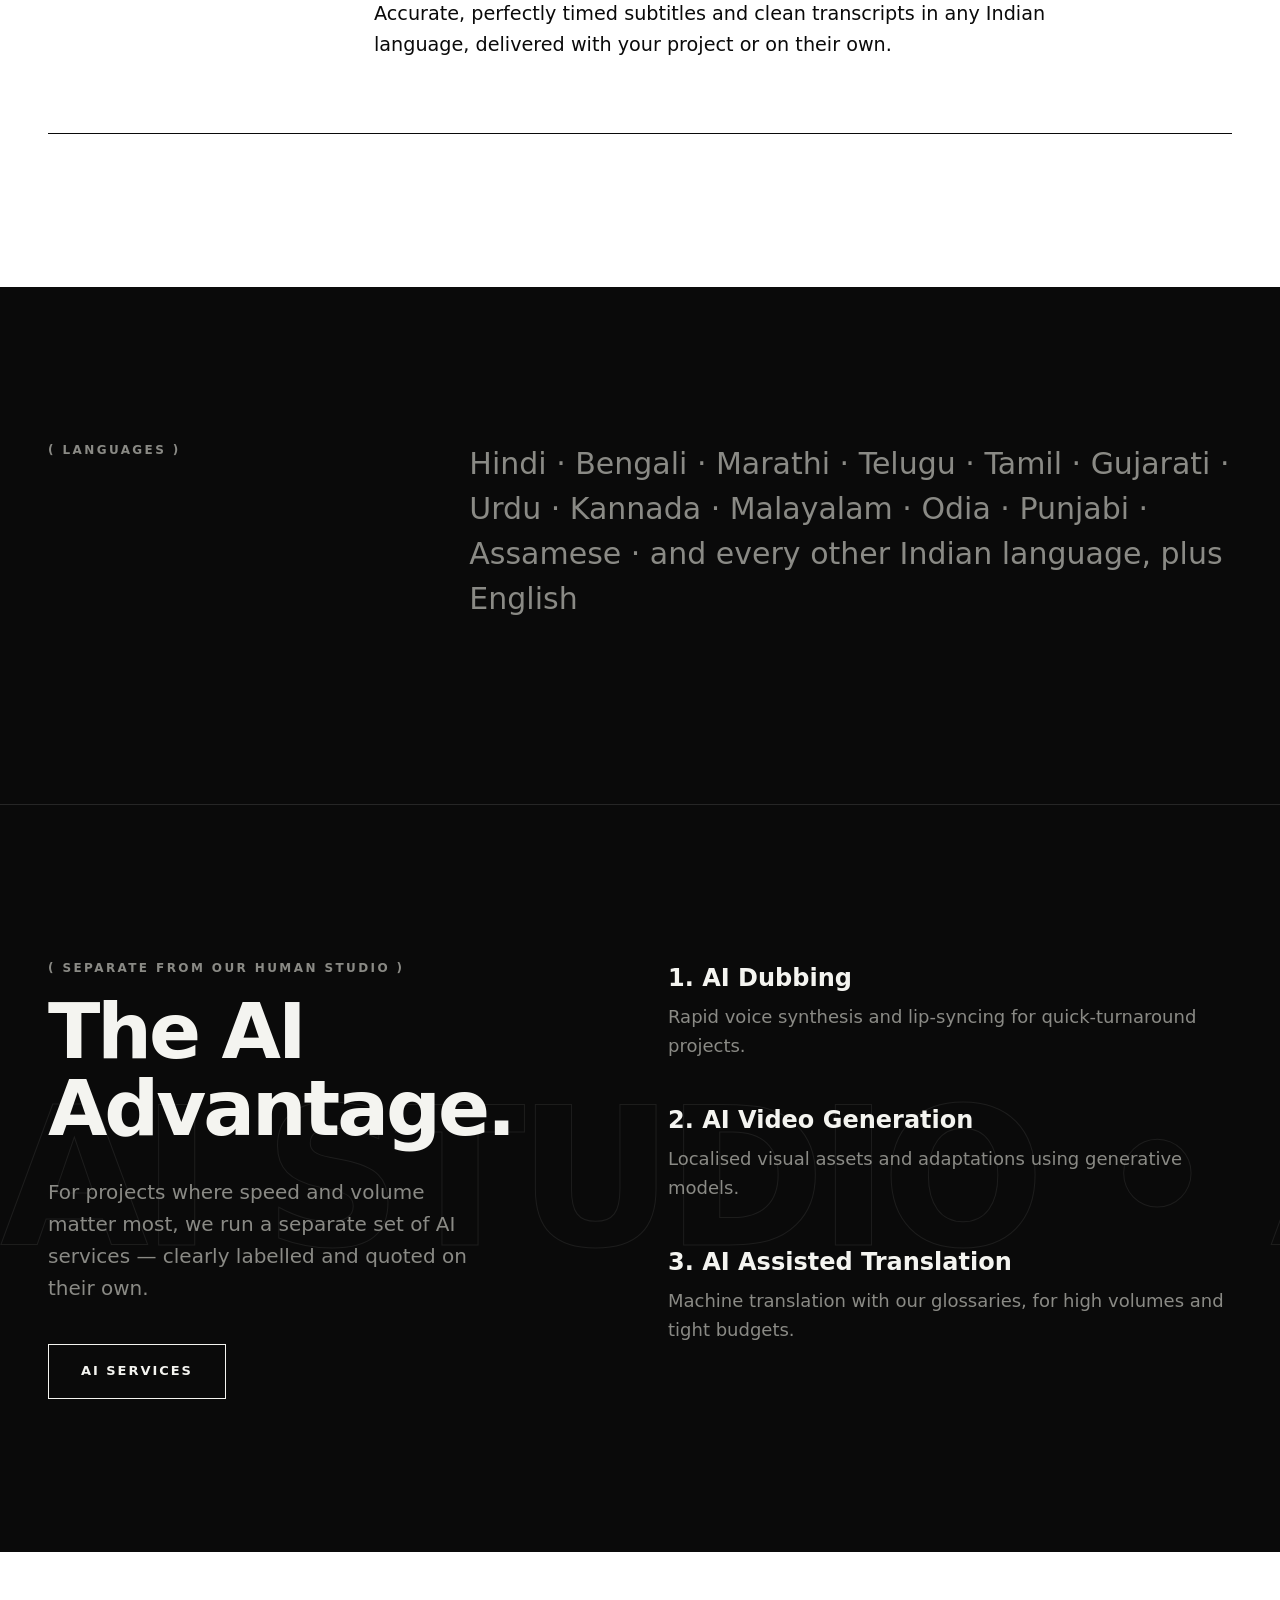
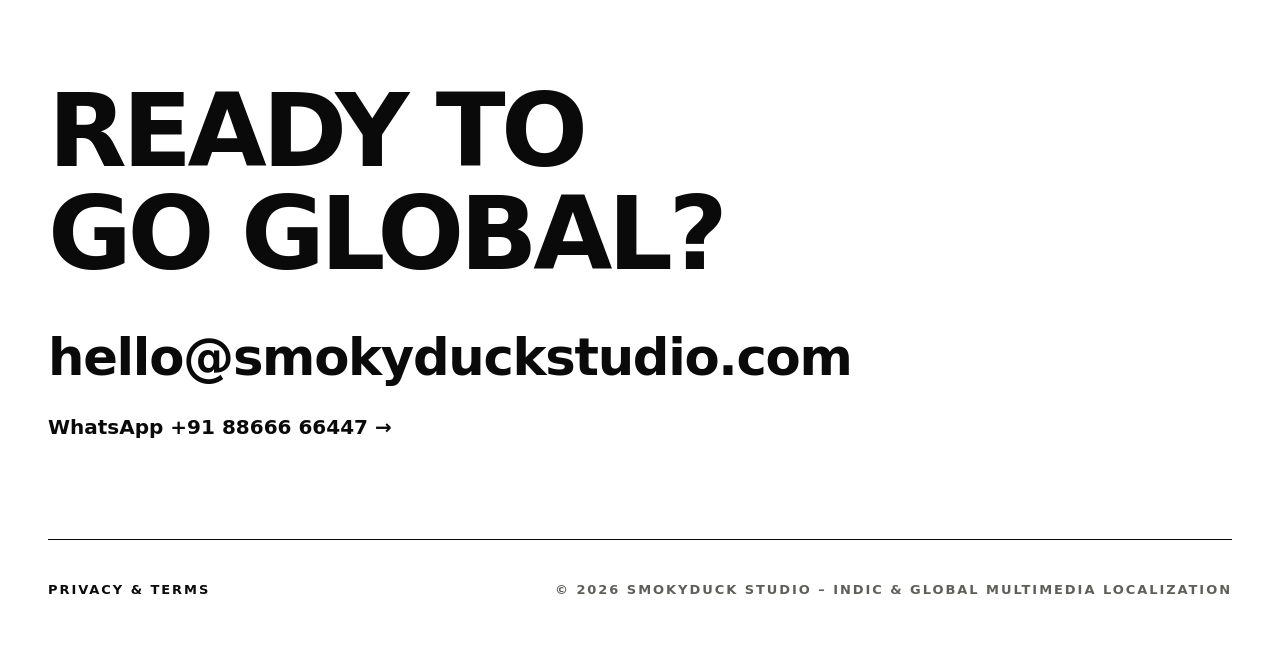
==== commit 73509ac0: "Add Who We Are page with co-founder video; remove video from home Co-Authored-By: Claude Opus 5.5 <n" ====
--- a/index.html
+++ b/index.html
@@ -14,15 +14,15 @@
 <meta name="twitter:card" content="summary_large_image">
 <link rel="icon" href="assets/img/favicon.svg" type="image/svg+xml">
 <link rel="apple-touch-icon" href="assets/img/apple-touch-icon.png">
-<link rel="stylesheet" href="assets/css/site.css?v=5">
+<link rel="stylesheet" href="assets/css/site.css?v=6">
 <script type="application/ld+json">{"@context": "https://schema.org", "@type": "ProfessionalService", "@id": "https://smokyduckstudio.com/#org", "name": "SmokyDuck Studio", "alternateName": "SmokyDuck Studio – Indic & Global Multimedia Localization", "slogan": "Indic & Global Multimedia Localization", "url": "https://smokyduckstudio.com/", "email": "hello@smokyduckstudio.com", "logo": "https://smokyduckstudio.com/assets/img/logo-512.png", "description": "Hindi dubbing studio and Indian language localisation company: human voice-over, dubbing, translation, subtitling and e-learning localisation in all Indian languages, plus separate AI services.", "areaServed": ["IN", "GB", "US", "AE"], "knowsLanguage": ["hi", "bn", "mr", "te", "ta", "gu", "ur", "kn", "ml", "or", "pa", "as", "en"]}</script>
 </head>
 <body>
 <a class="skip" href="#main">Skip to content</a>
 <div class="grain" aria-hidden="true"></div><div class="cursor" aria-hidden="true"></div>
 <nav class="nav" aria-label="Main"><a class="logo" href="index.html">smoky<span class="d">D</span>uck.</a>
-<div class="links"><a href="services.html">Services</a><a href="voices.html">Voices</a><a href="work.html">Work</a><a href="contact.html">Contact</a></div><button class="menu-btn" type="button" aria-expanded="false" aria-controls="mmenu">Menu</button></nav>
-<div class="mmenu" id="mmenu"><a href="index.html">Home</a><a href="services.html">Services</a><a href="voices.html">Voices</a><a href="work.html">Work</a><a href="contact.html">Contact</a></div>
+<div class="links"><a href="about.html">Who We Are</a><a href="services.html">Services</a><a href="voices.html">Voices</a><a href="work.html">Work</a><a href="contact.html">Contact</a></div><button class="menu-btn" type="button" aria-expanded="false" aria-controls="mmenu">Menu</button></nav>
+<div class="mmenu" id="mmenu"><a href="index.html">Home</a><a href="about.html">Who We Are</a><a href="services.html">Services</a><a href="voices.html">Voices</a><a href="work.html">Work</a><a href="contact.html">Contact</a></div>
 <main id="main">
 
 <header class="hero"><div class="glow" aria-hidden="true"></div>
@@ -31,10 +31,9 @@
 <p class="tagline2 rv"><span>Global Voices.</span> <span>Human Craft.</span> <span>AI Speed.</span></p>
 <p class="scroll" aria-hidden="true">Scroll to explore</p></header>
 
-<section class="sec"><div class="wrap about">
-<div><p class="label rv">( Who We Are )</p>
-<h2 class="rv">SmokyDuck Studio is a Hindi dubbing studio and Indian language localisation company. Real voice artists and native linguists who make your content sound like it was made here — not translated.</h2></div>
-<div class="reel big rv"><video controls playsinline preload="metadata" poster="assets/media/voices-reel.jpg" src="assets/media/voices-reel.mp4" aria-label="Gagan, co-founder, on SmokyDuck Studio"></video></div>
+<section class="sec"><div class="wrap statement">
+<p class="label rv">( Who We Are )</p>
+<h2 class="rv">SmokyDuck Studio is a Hindi dubbing studio and Indian language localisation company. Real voice artists and native linguists who make your content sound like it was made here — not translated.</h2>
 </div></section>
 
 <section class="sec light"><div class="wrap">
@@ -64,8 +63,8 @@
 </div></footer>
 <div class="consent" id="consent" role="dialog" aria-label="Cookies"><p style="margin:0">May we use Google Analytics to see which pages are useful? It sets cookies only if you allow it.</p>
 <button class="btn" data-consent="yes" type="button">Allow</button><button class="btn" data-consent="no" type="button">No thanks</button></div>
-<script src="assets/js/config.js?v=5"></script>
-<script src="assets/js/site.js?v=5" defer></script>
-<script src="assets/js/data.js?v=5" defer></script>
+<script src="assets/js/config.js?v=6"></script>
+<script src="assets/js/site.js?v=6" defer></script>
+<script src="assets/js/data.js?v=6" defer></script>
 </body>
 </html>
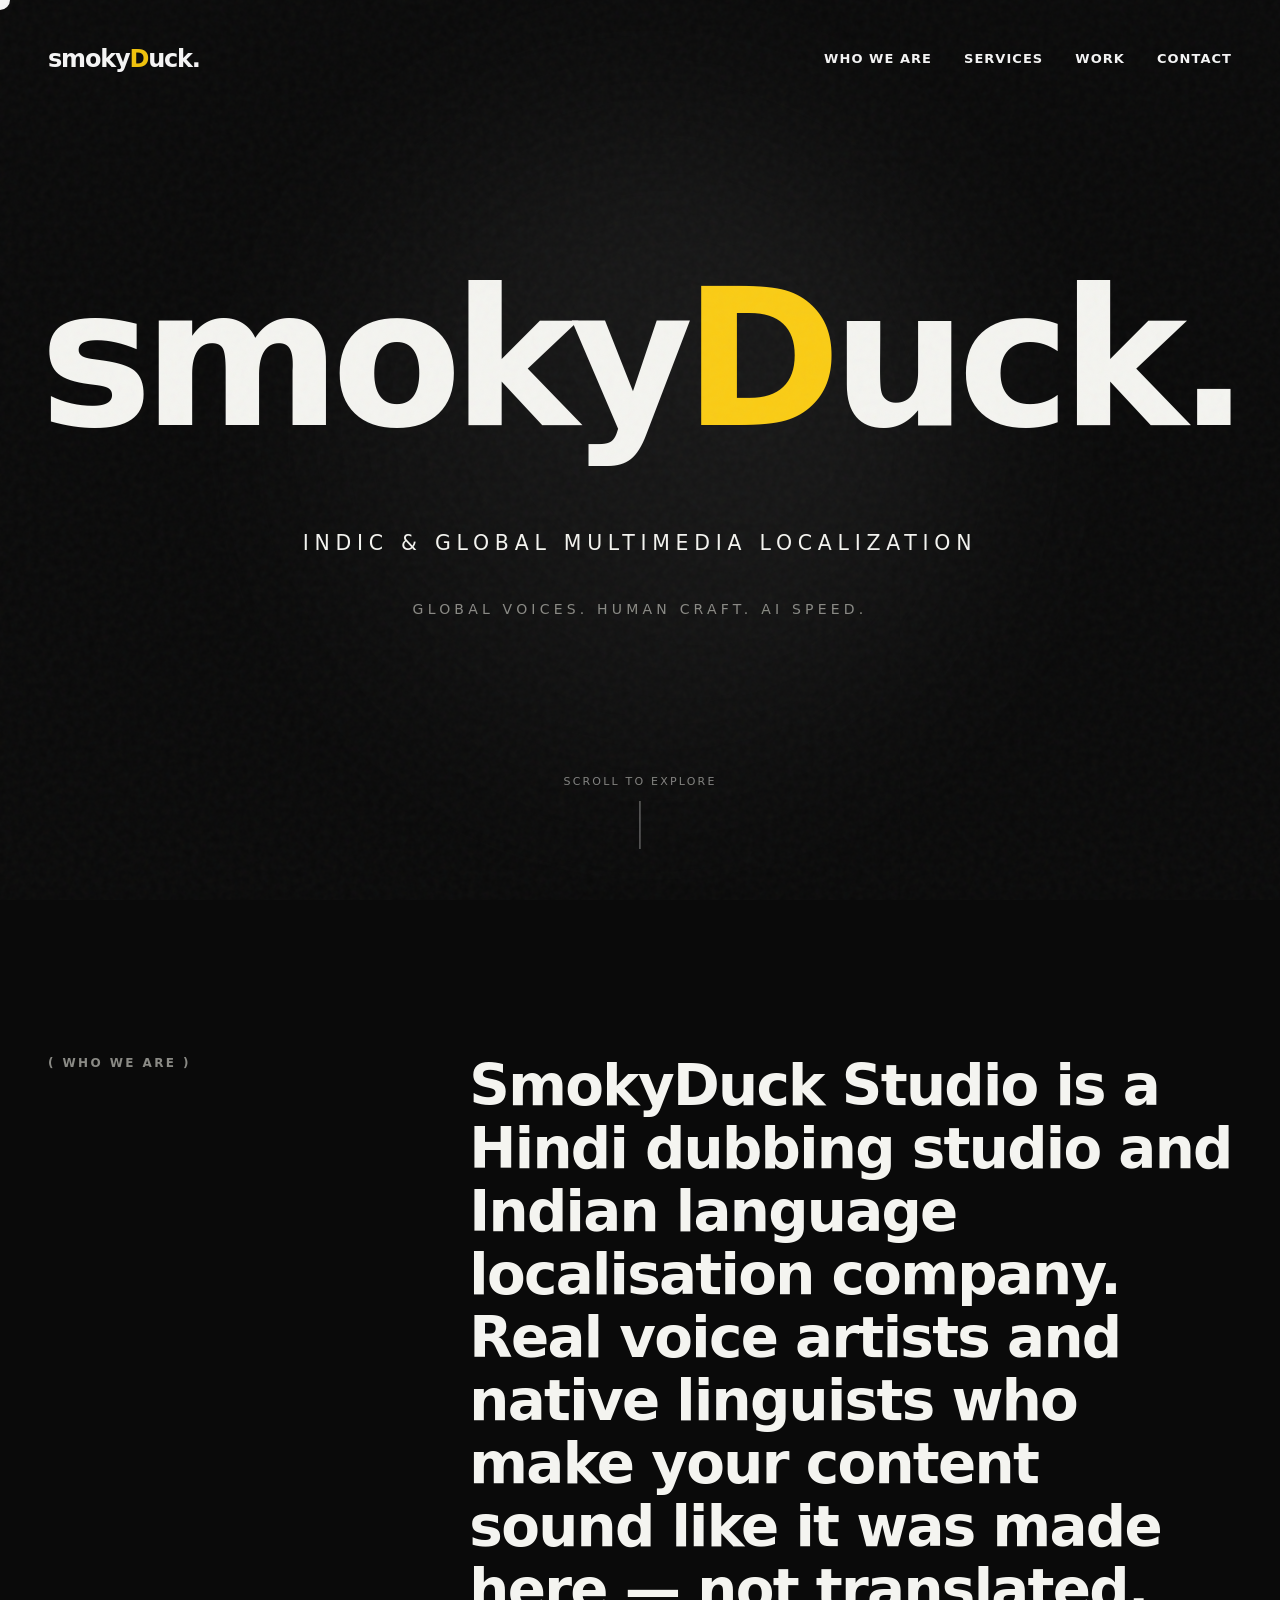
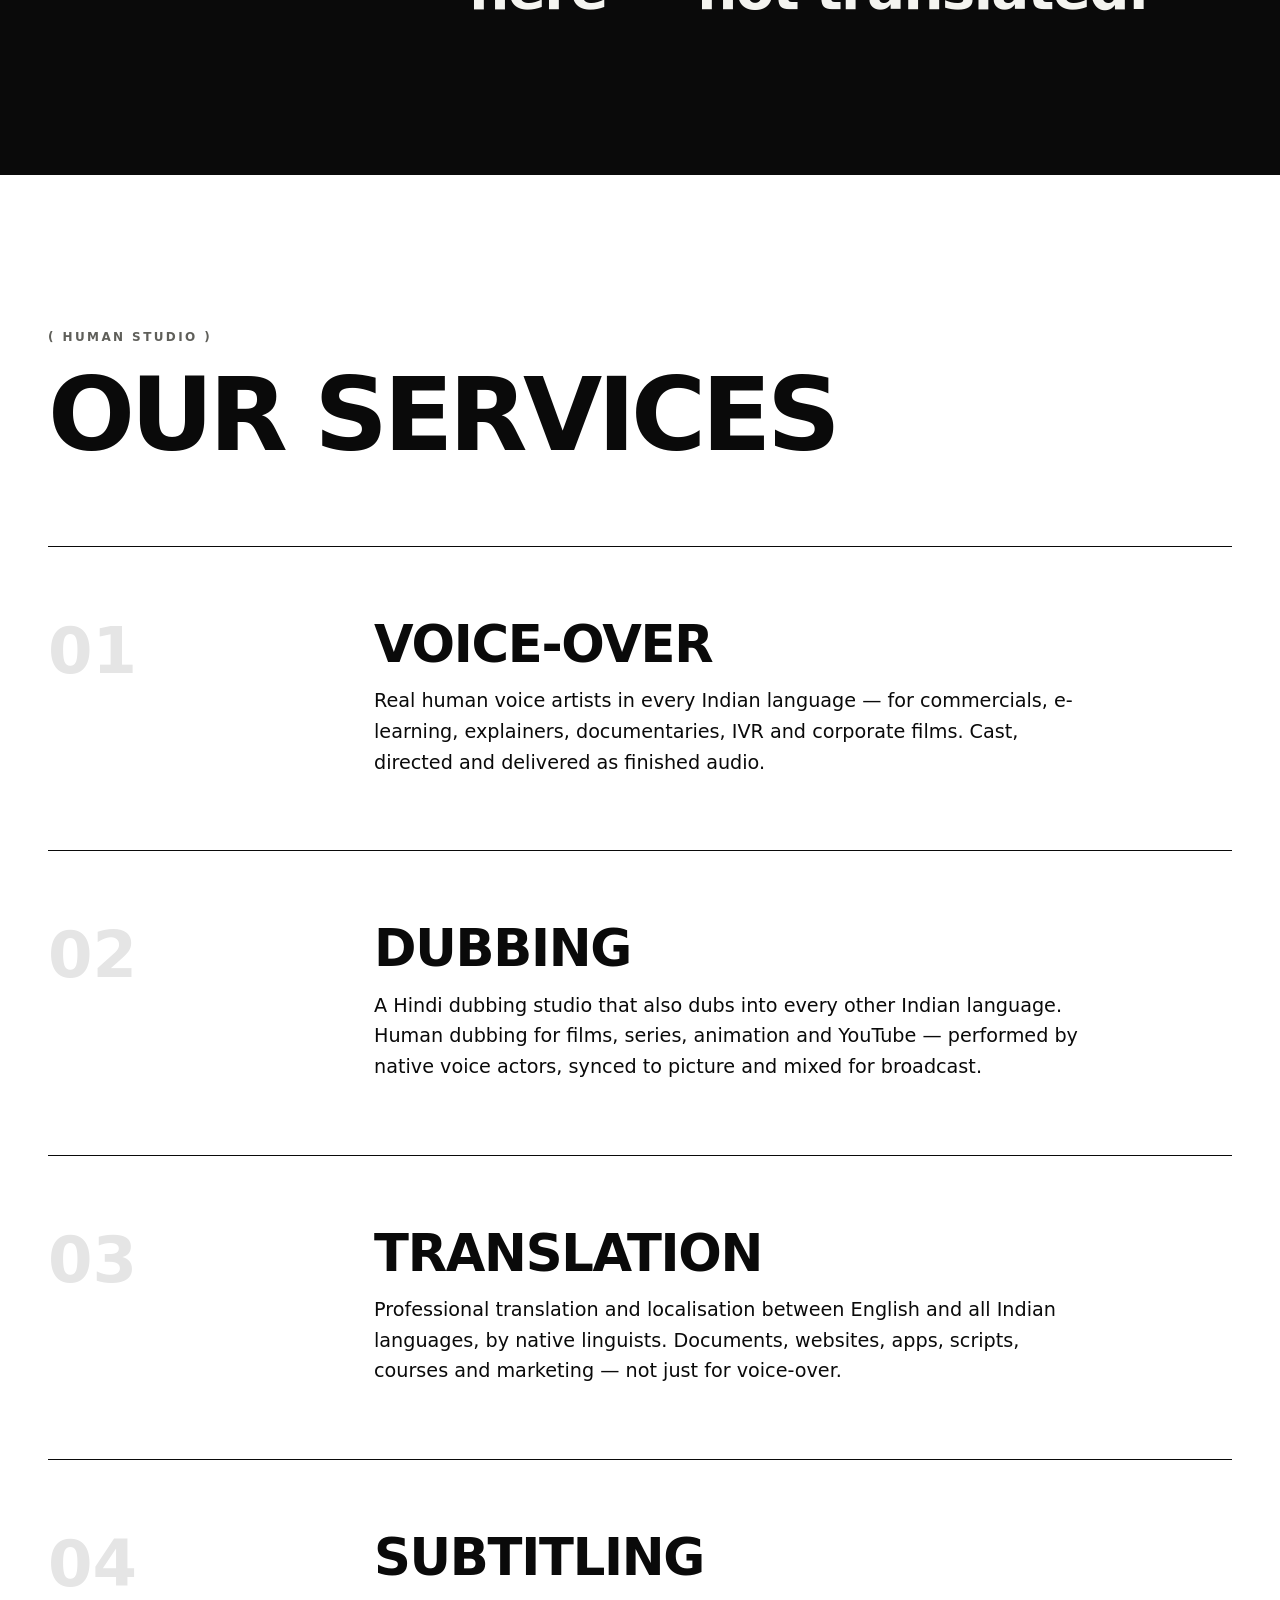
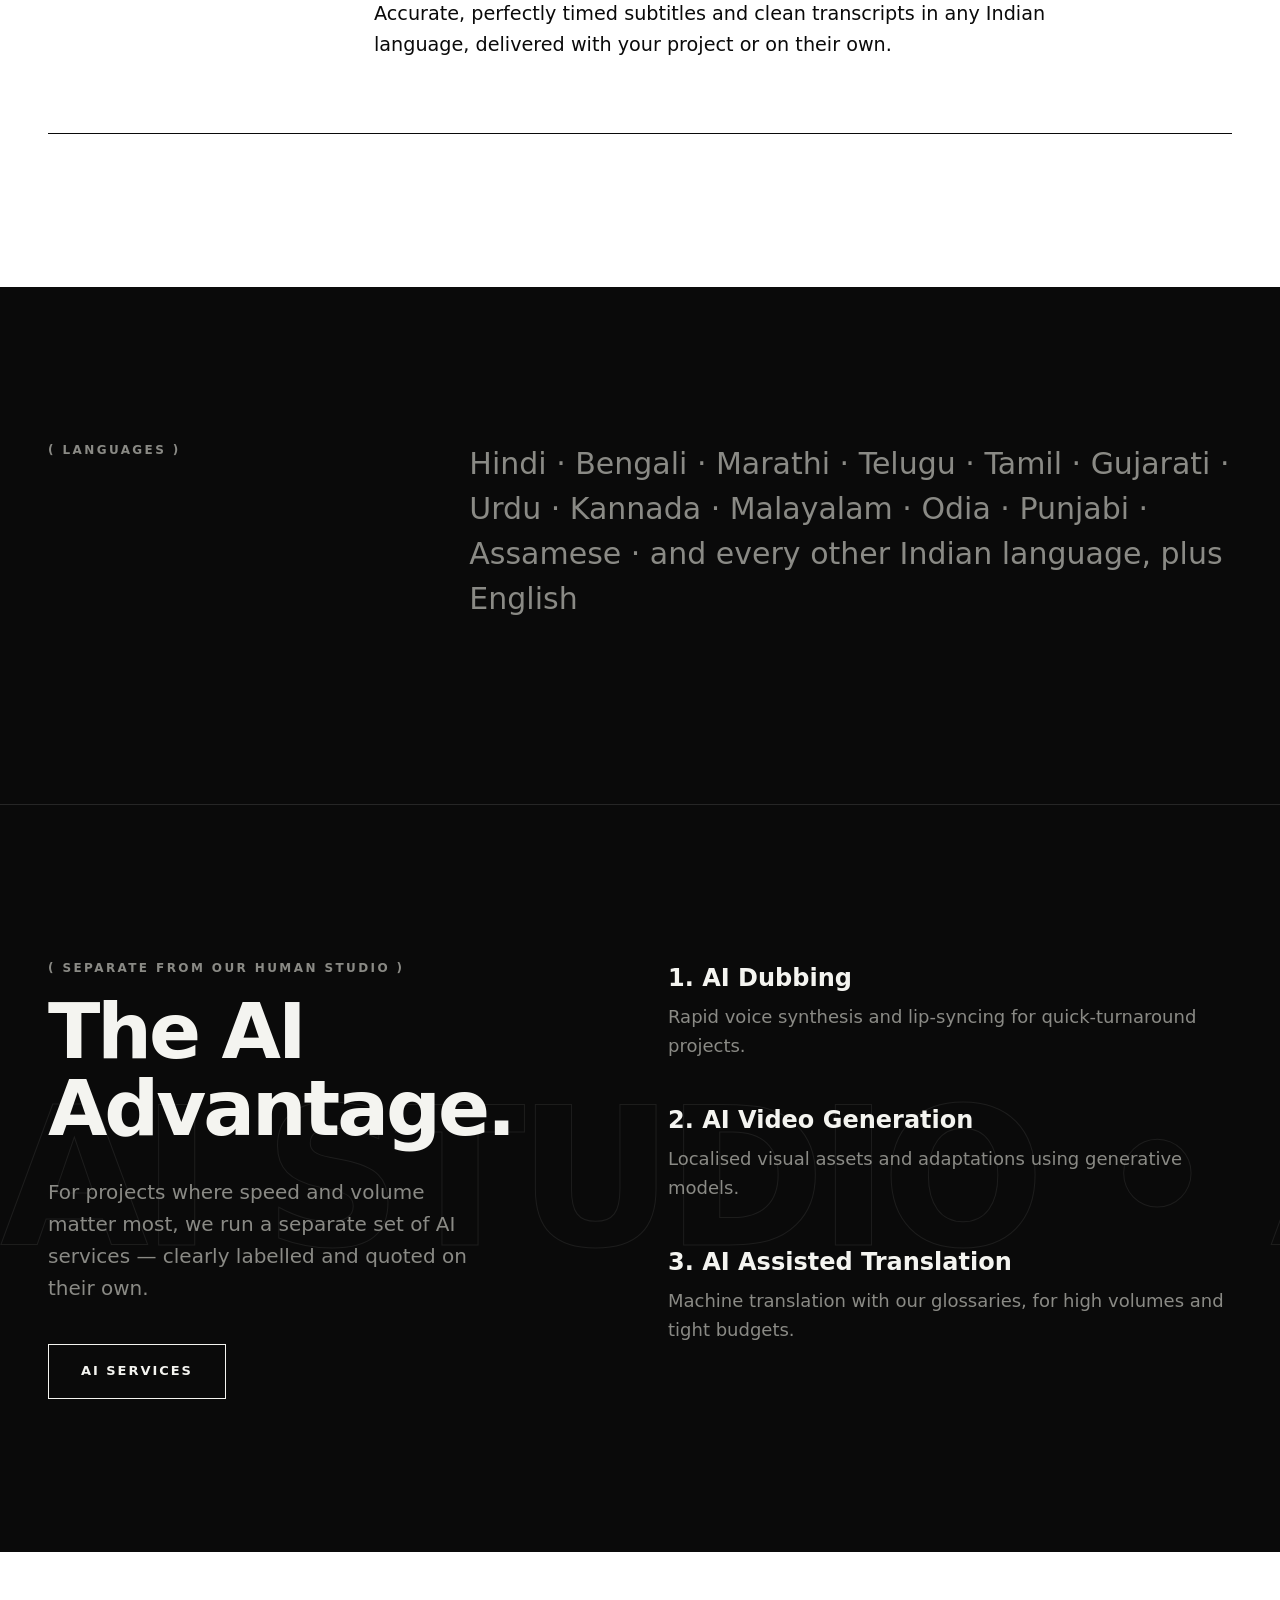
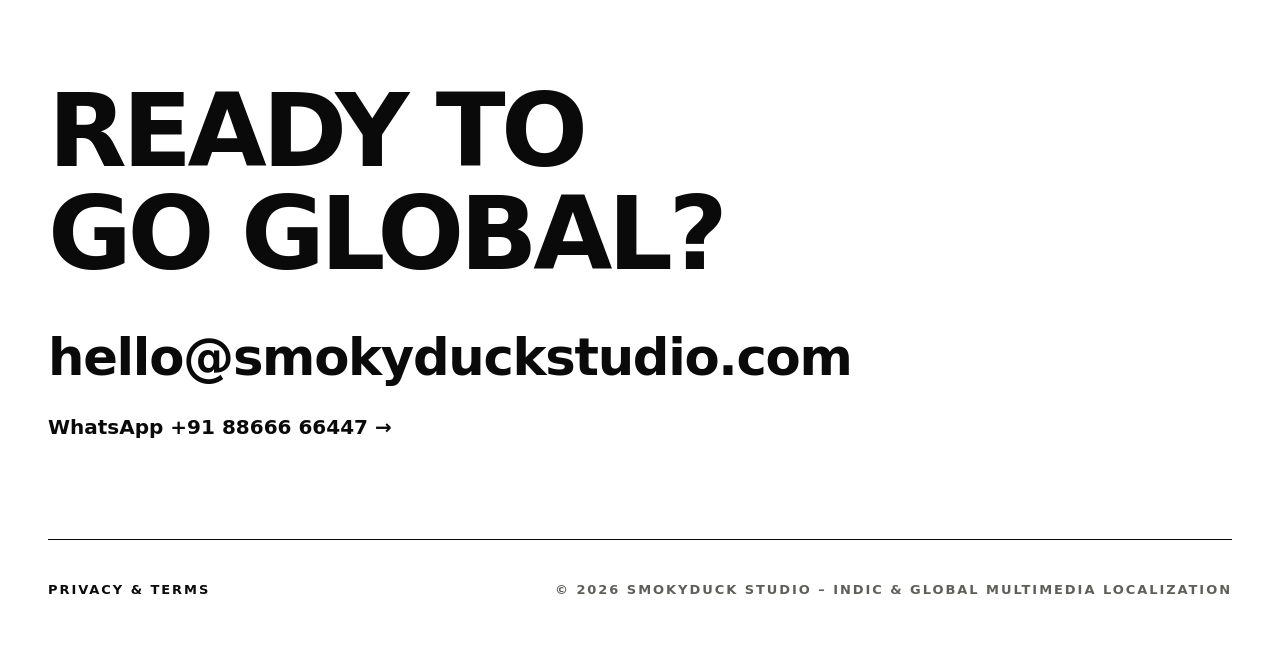
==== commit a9475c4a: "Remove Voices; Work shows 4 videos + See more; new Who We Are story; Hostinger .htaccess Co-Authored" ====
--- a/index.html
+++ b/index.html
@@ -14,15 +14,15 @@
 <meta name="twitter:card" content="summary_large_image">
 <link rel="icon" href="assets/img/favicon.svg" type="image/svg+xml">
 <link rel="apple-touch-icon" href="assets/img/apple-touch-icon.png">
-<link rel="stylesheet" href="assets/css/site.css?v=6">
+<link rel="stylesheet" href="assets/css/site.css?v=7">
 <script type="application/ld+json">{"@context": "https://schema.org", "@type": "ProfessionalService", "@id": "https://smokyduckstudio.com/#org", "name": "SmokyDuck Studio", "alternateName": "SmokyDuck Studio – Indic & Global Multimedia Localization", "slogan": "Indic & Global Multimedia Localization", "url": "https://smokyduckstudio.com/", "email": "hello@smokyduckstudio.com", "logo": "https://smokyduckstudio.com/assets/img/logo-512.png", "description": "Hindi dubbing studio and Indian language localisation company: human voice-over, dubbing, translation, subtitling and e-learning localisation in all Indian languages, plus separate AI services.", "areaServed": ["IN", "GB", "US", "AE"], "knowsLanguage": ["hi", "bn", "mr", "te", "ta", "gu", "ur", "kn", "ml", "or", "pa", "as", "en"]}</script>
 </head>
 <body>
 <a class="skip" href="#main">Skip to content</a>
 <div class="grain" aria-hidden="true"></div><div class="cursor" aria-hidden="true"></div>
 <nav class="nav" aria-label="Main"><a class="logo" href="index.html">smoky<span class="d">D</span>uck.</a>
-<div class="links"><a href="about.html">Who We Are</a><a href="services.html">Services</a><a href="voices.html">Voices</a><a href="work.html">Work</a><a href="contact.html">Contact</a></div><button class="menu-btn" type="button" aria-expanded="false" aria-controls="mmenu">Menu</button></nav>
-<div class="mmenu" id="mmenu"><a href="index.html">Home</a><a href="about.html">Who We Are</a><a href="services.html">Services</a><a href="voices.html">Voices</a><a href="work.html">Work</a><a href="contact.html">Contact</a></div>
+<div class="links"><a href="about.html">Who We Are</a><a href="services.html">Services</a><a href="work.html">Work</a><a href="contact.html">Contact</a></div><button class="menu-btn" type="button" aria-expanded="false" aria-controls="mmenu">Menu</button></nav>
+<div class="mmenu" id="mmenu"><a href="index.html">Home</a><a href="about.html">Who We Are</a><a href="services.html">Services</a><a href="work.html">Work</a><a href="contact.html">Contact</a></div>
 <main id="main">
 
 <header class="hero"><div class="glow" aria-hidden="true"></div>
@@ -63,8 +63,8 @@
 </div></footer>
 <div class="consent" id="consent" role="dialog" aria-label="Cookies"><p style="margin:0">May we use Google Analytics to see which pages are useful? It sets cookies only if you allow it.</p>
 <button class="btn" data-consent="yes" type="button">Allow</button><button class="btn" data-consent="no" type="button">No thanks</button></div>
-<script src="assets/js/config.js?v=6"></script>
-<script src="assets/js/site.js?v=6" defer></script>
-<script src="assets/js/data.js?v=6" defer></script>
+<script src="assets/js/config.js?v=7"></script>
+<script src="assets/js/site.js?v=7" defer></script>
+<script src="assets/js/data.js?v=7" defer></script>
 </body>
 </html>
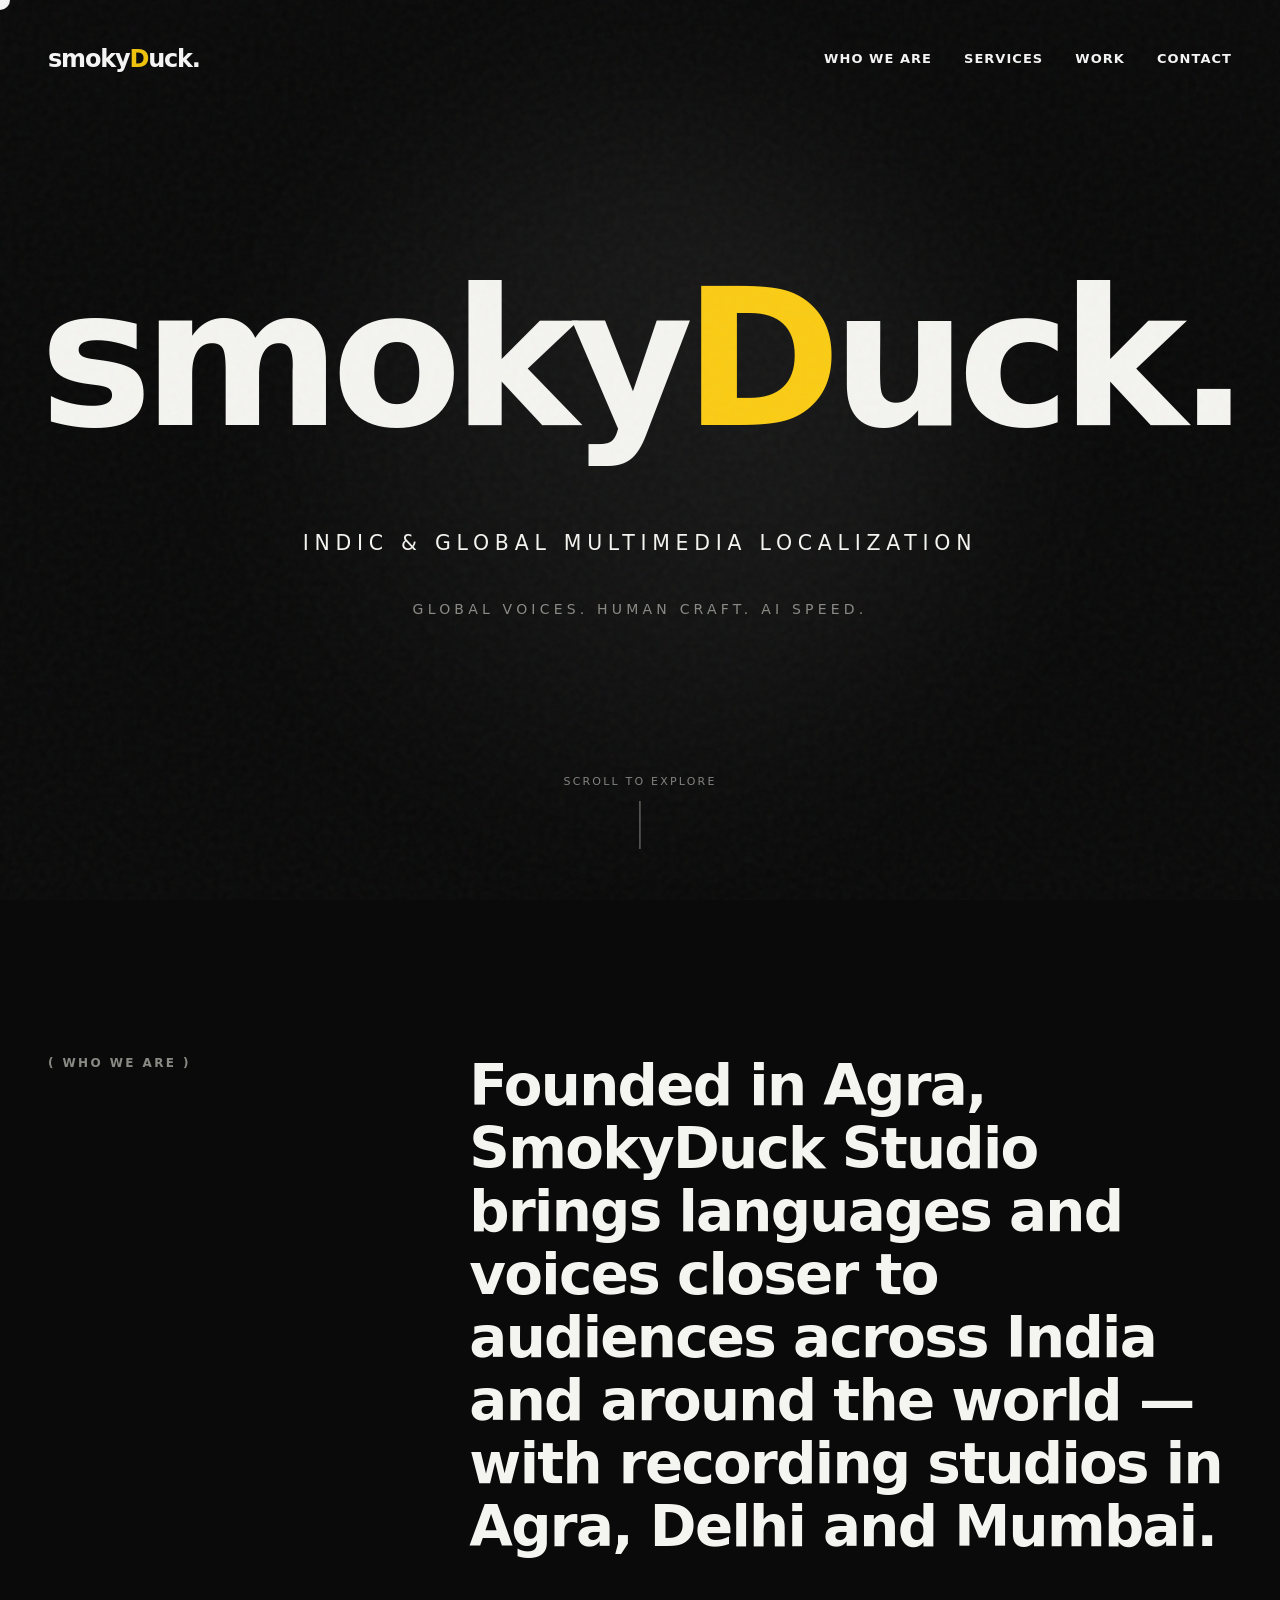
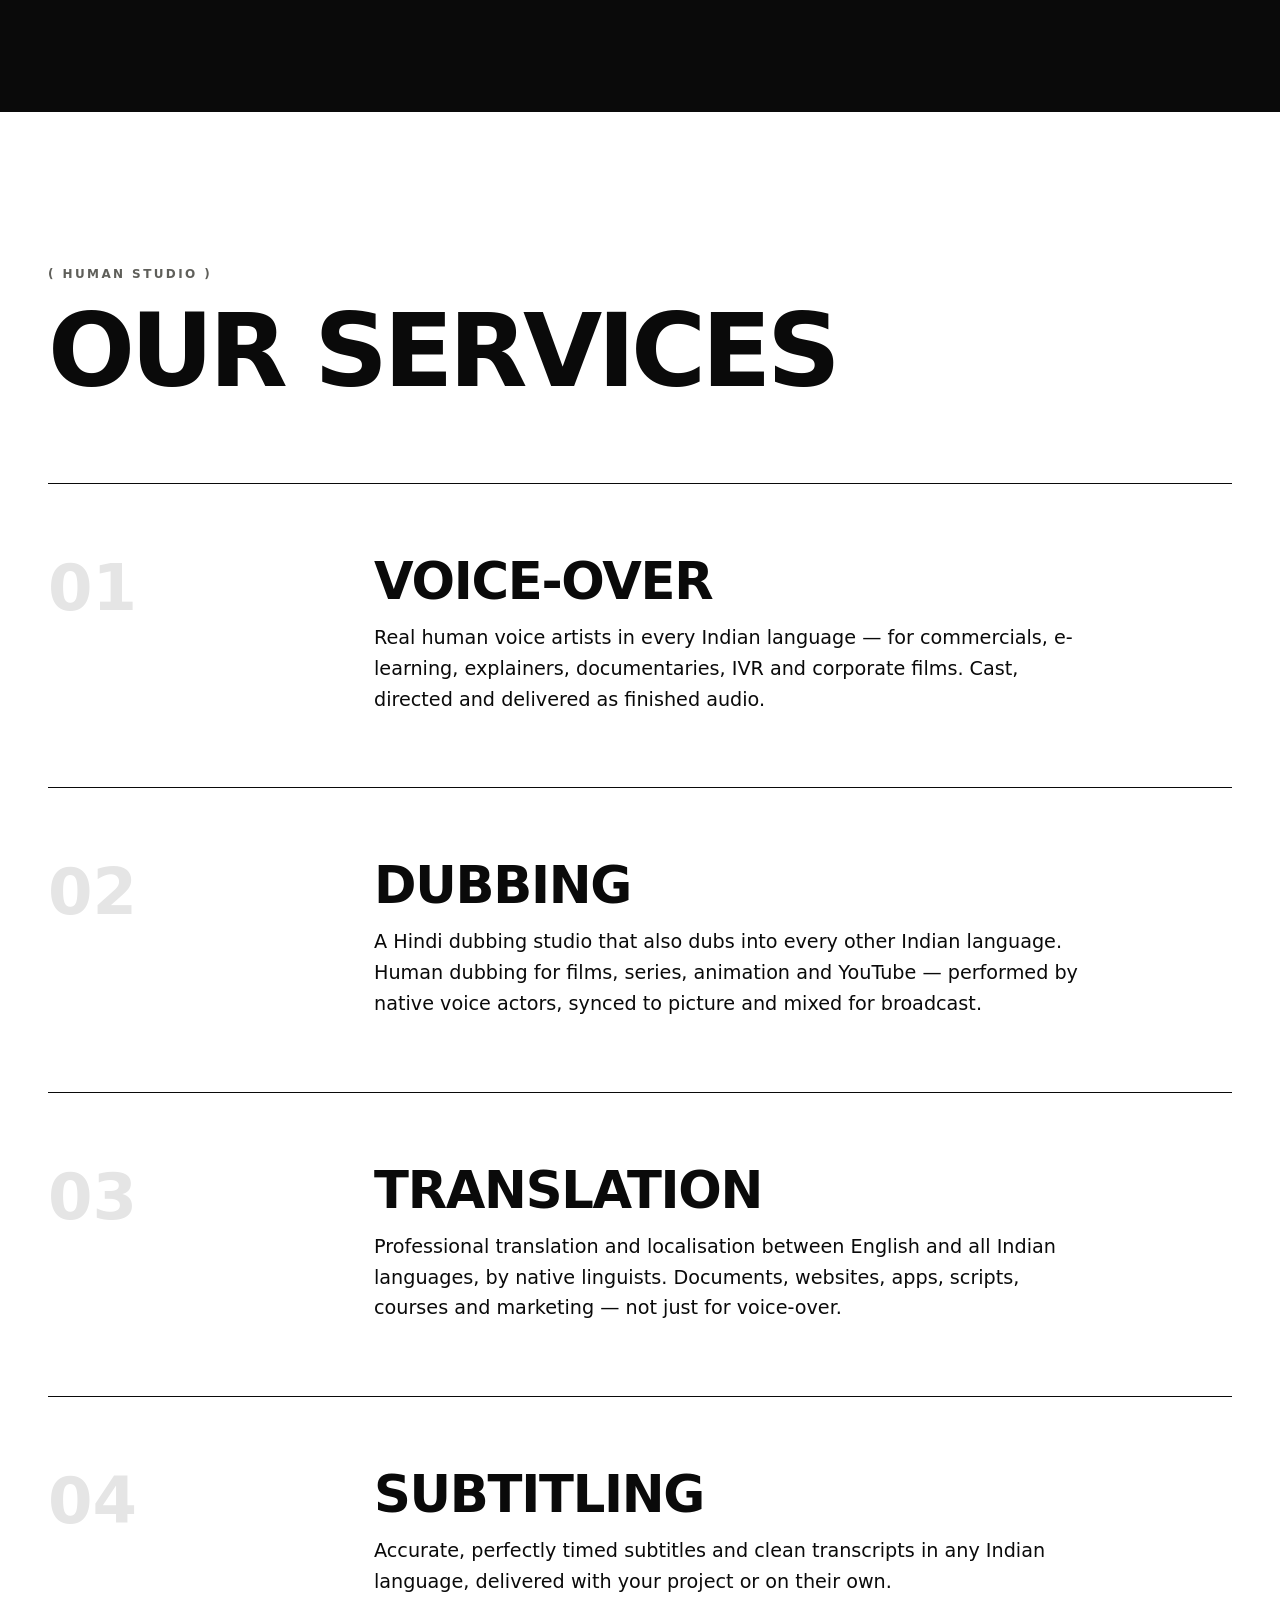
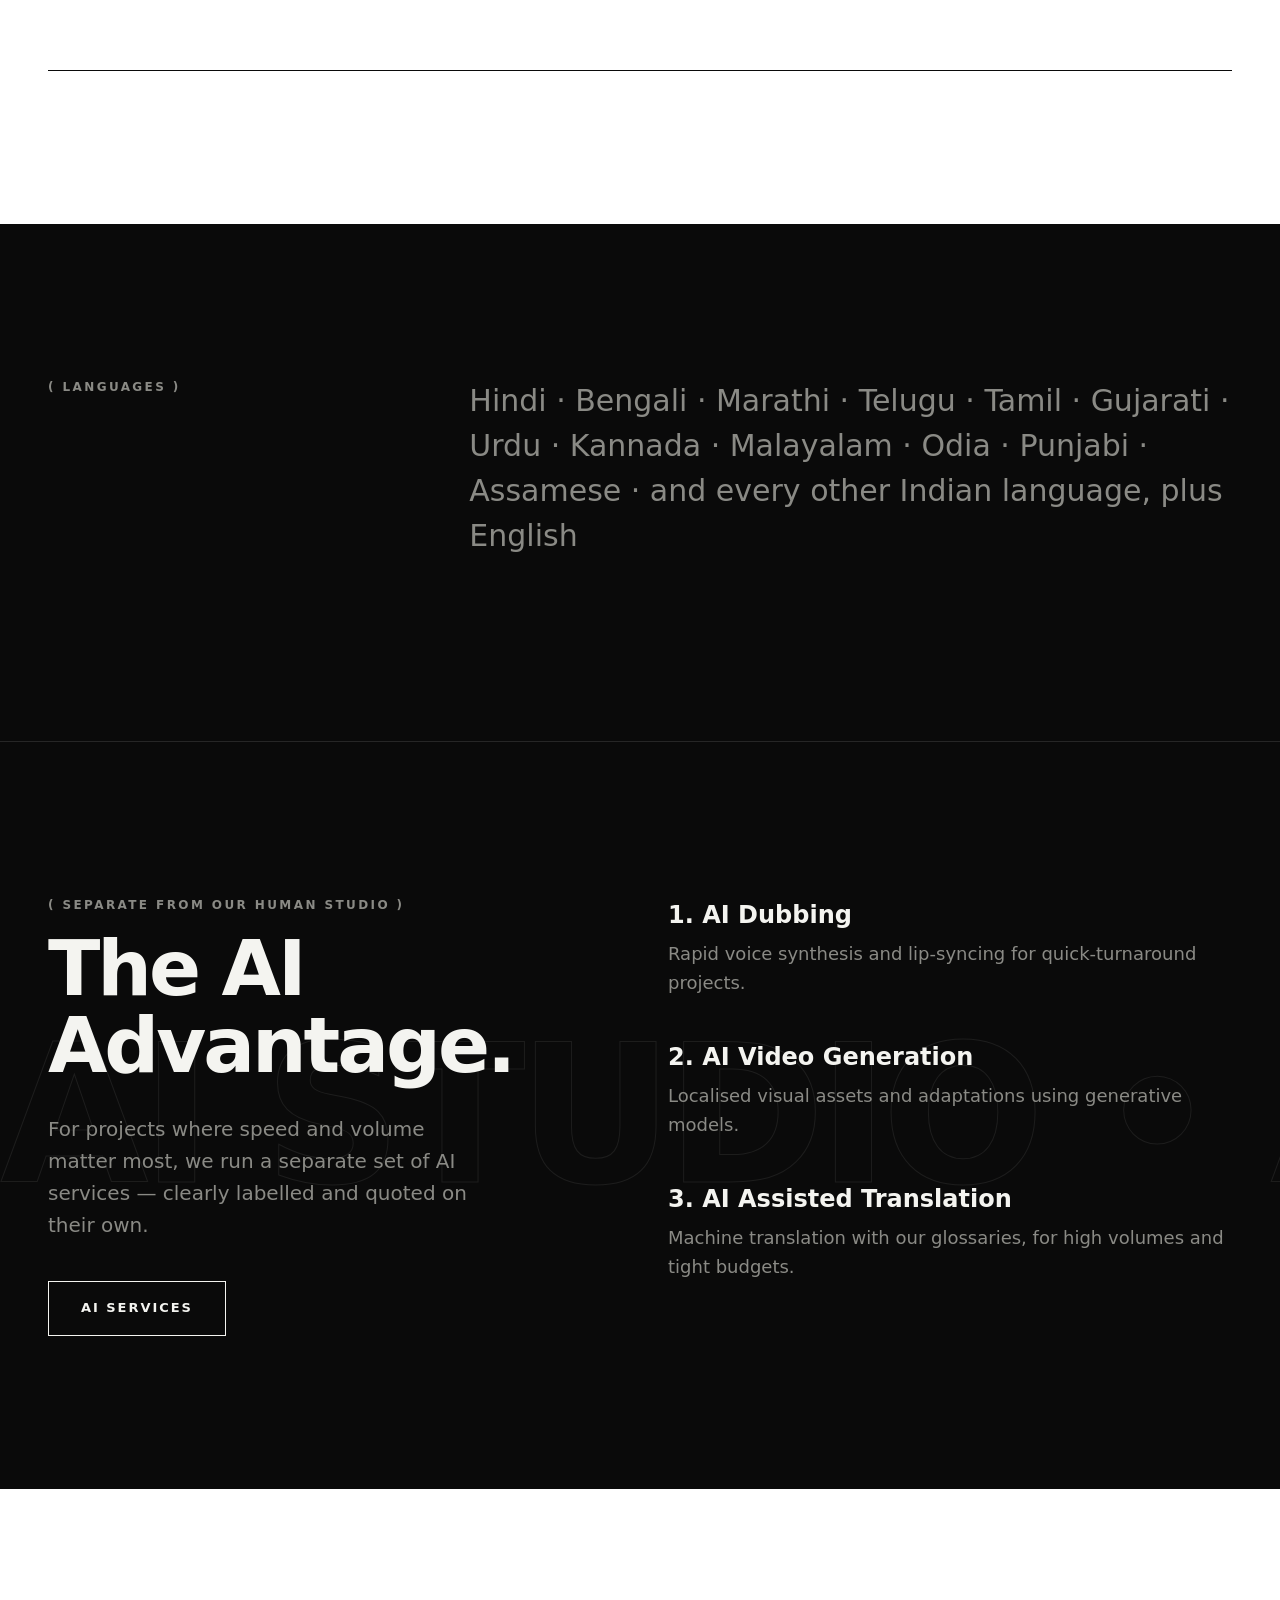
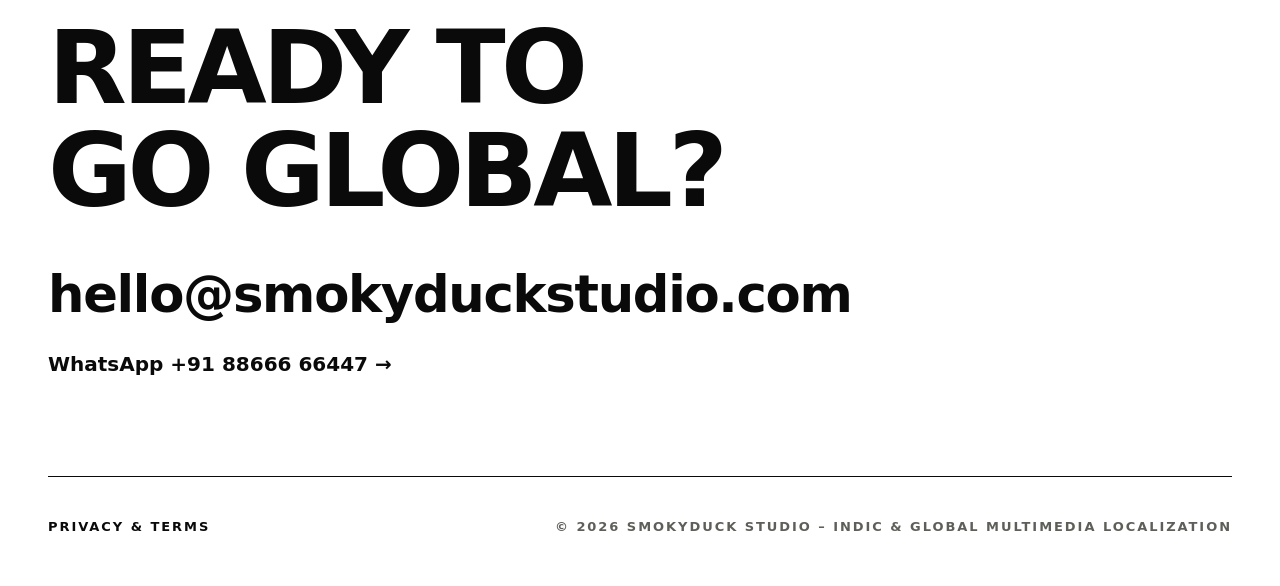
==== commit 95b4a93f: "Home: Who We Are uses the Agra story Co-Authored-By: Claude Opus 5.5 <noreply@anthropic.com> Claude-" ====
--- a/index.html
+++ b/index.html
@@ -33,7 +33,7 @@
 
 <section class="sec"><div class="wrap statement">
 <p class="label rv">( Who We Are )</p>
-<h2 class="rv">SmokyDuck Studio is a Hindi dubbing studio and Indian language localisation company. Real voice artists and native linguists who make your content sound like it was made here — not translated.</h2>
+<h2 class="rv">Founded in Agra, SmokyDuck Studio brings languages and voices closer to audiences across India and around the world — with recording studios in Agra, Delhi and Mumbai.</h2>
 </div></section>
 
 <section class="sec light"><div class="wrap">
